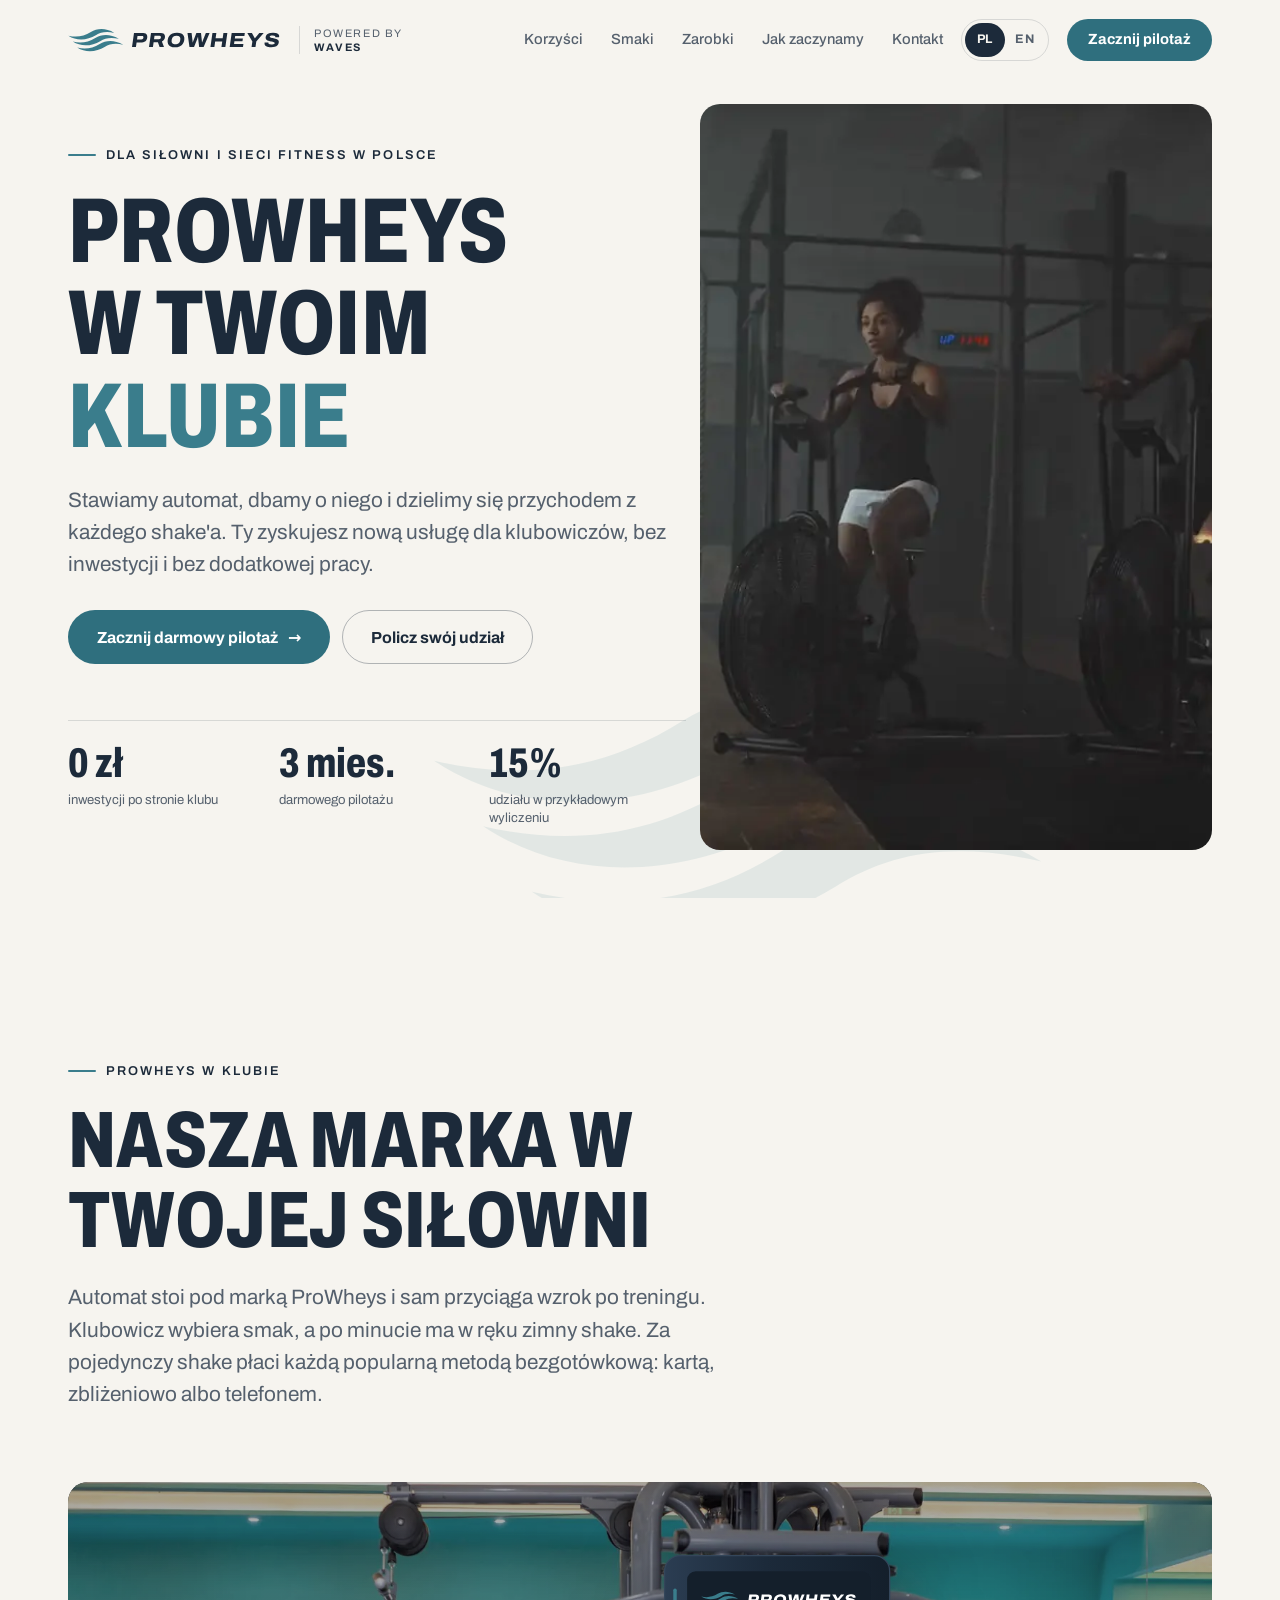
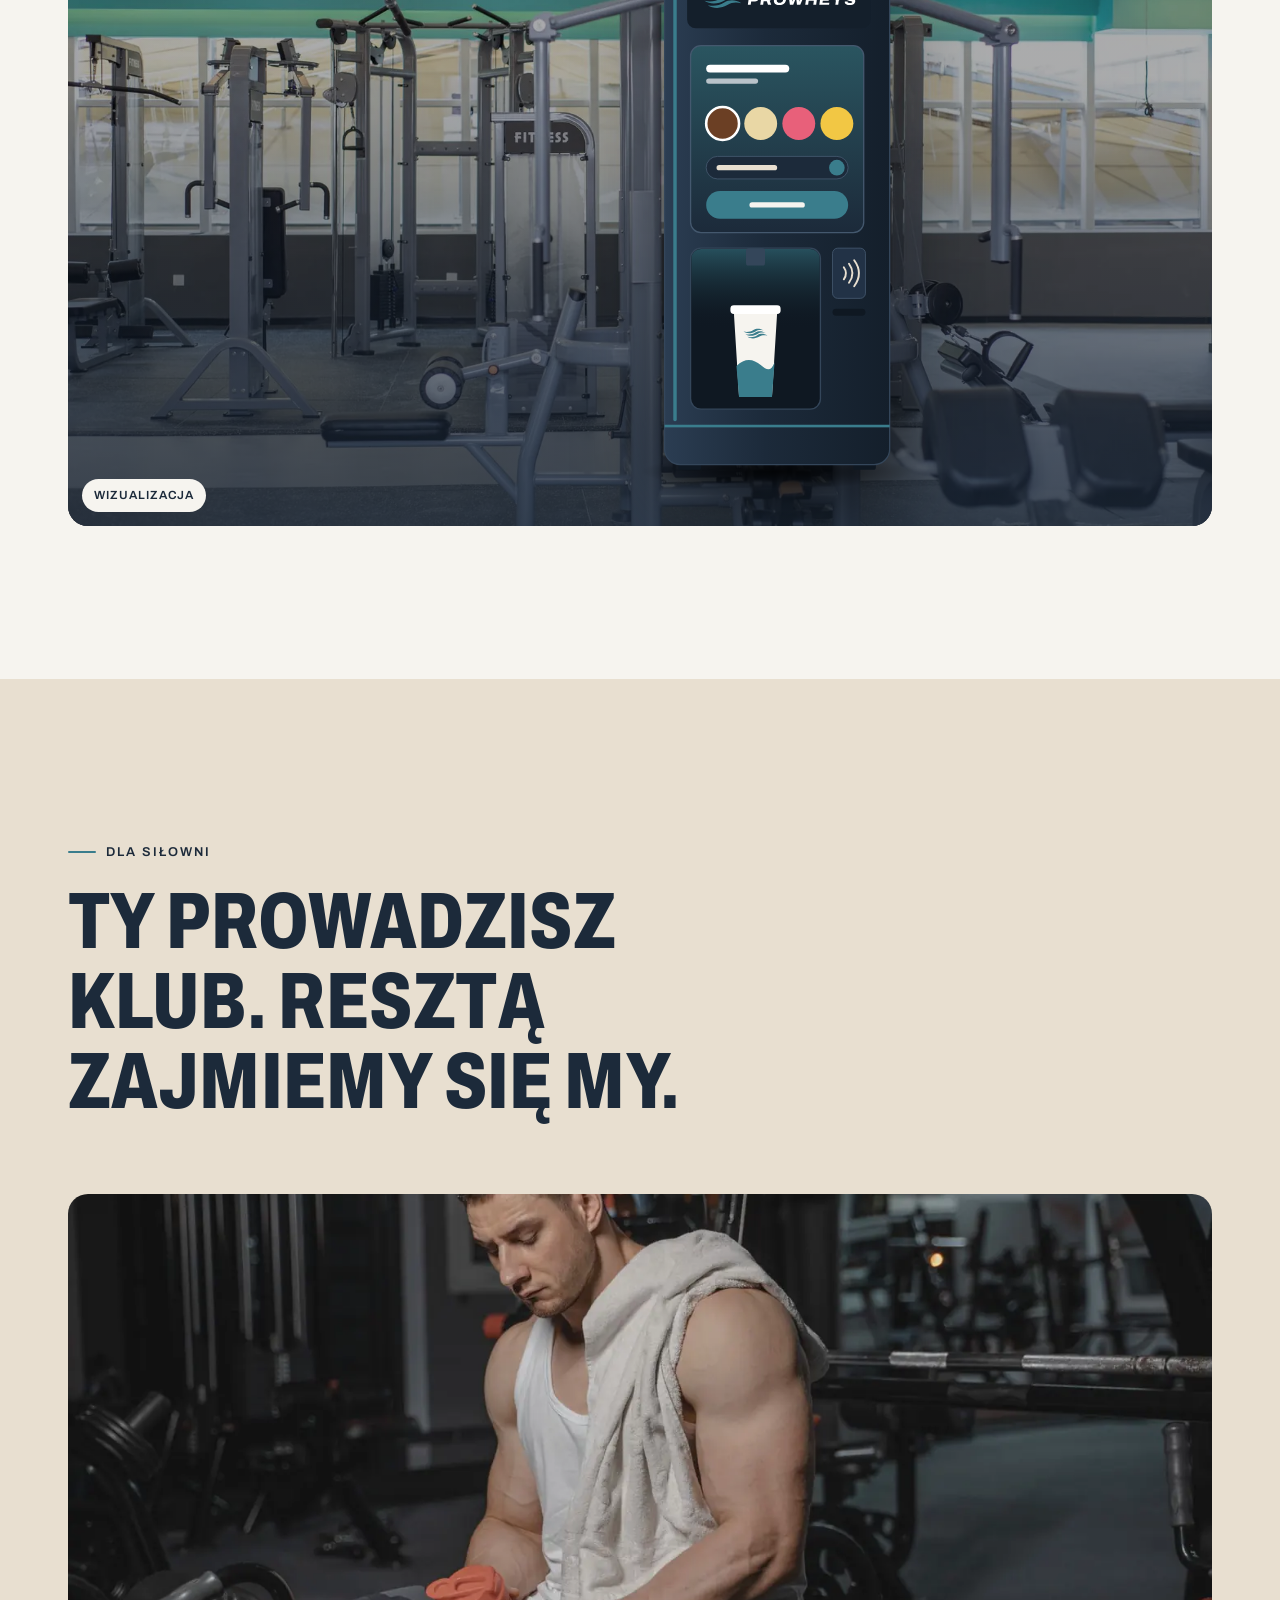
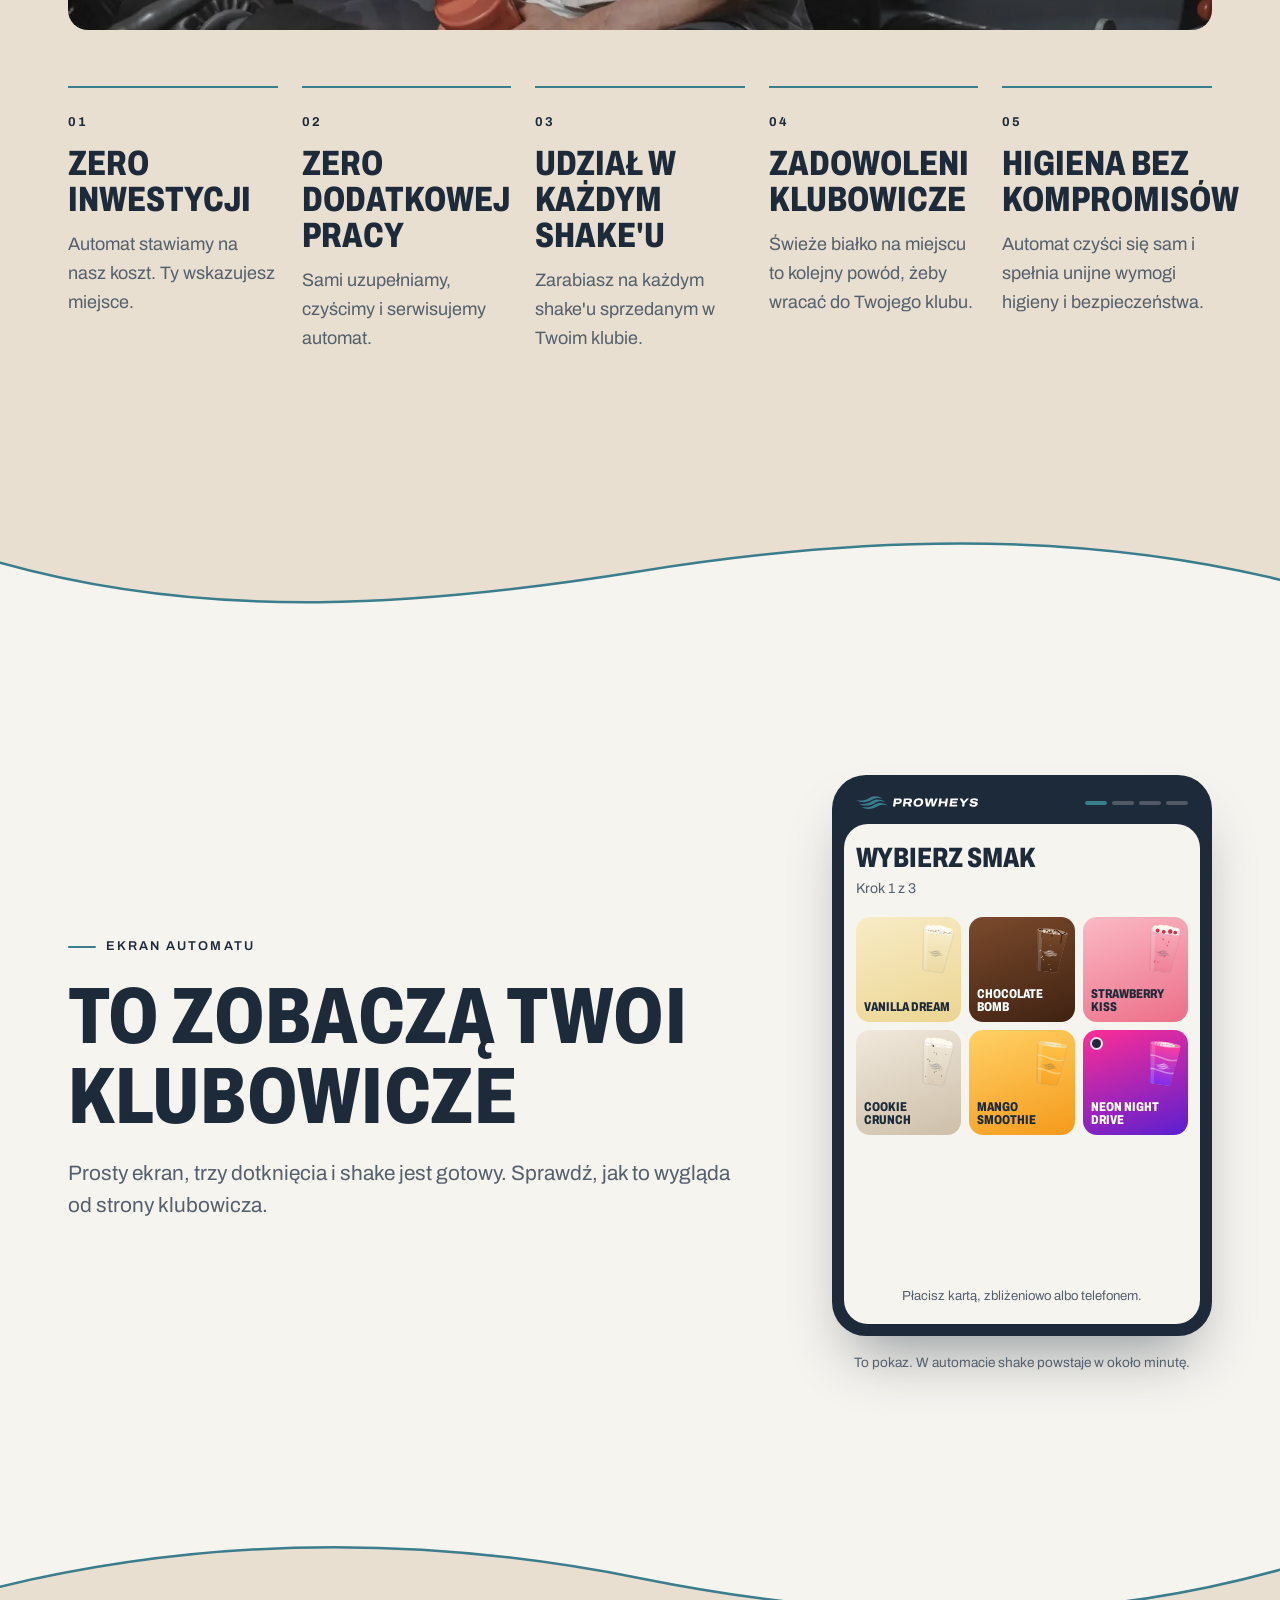
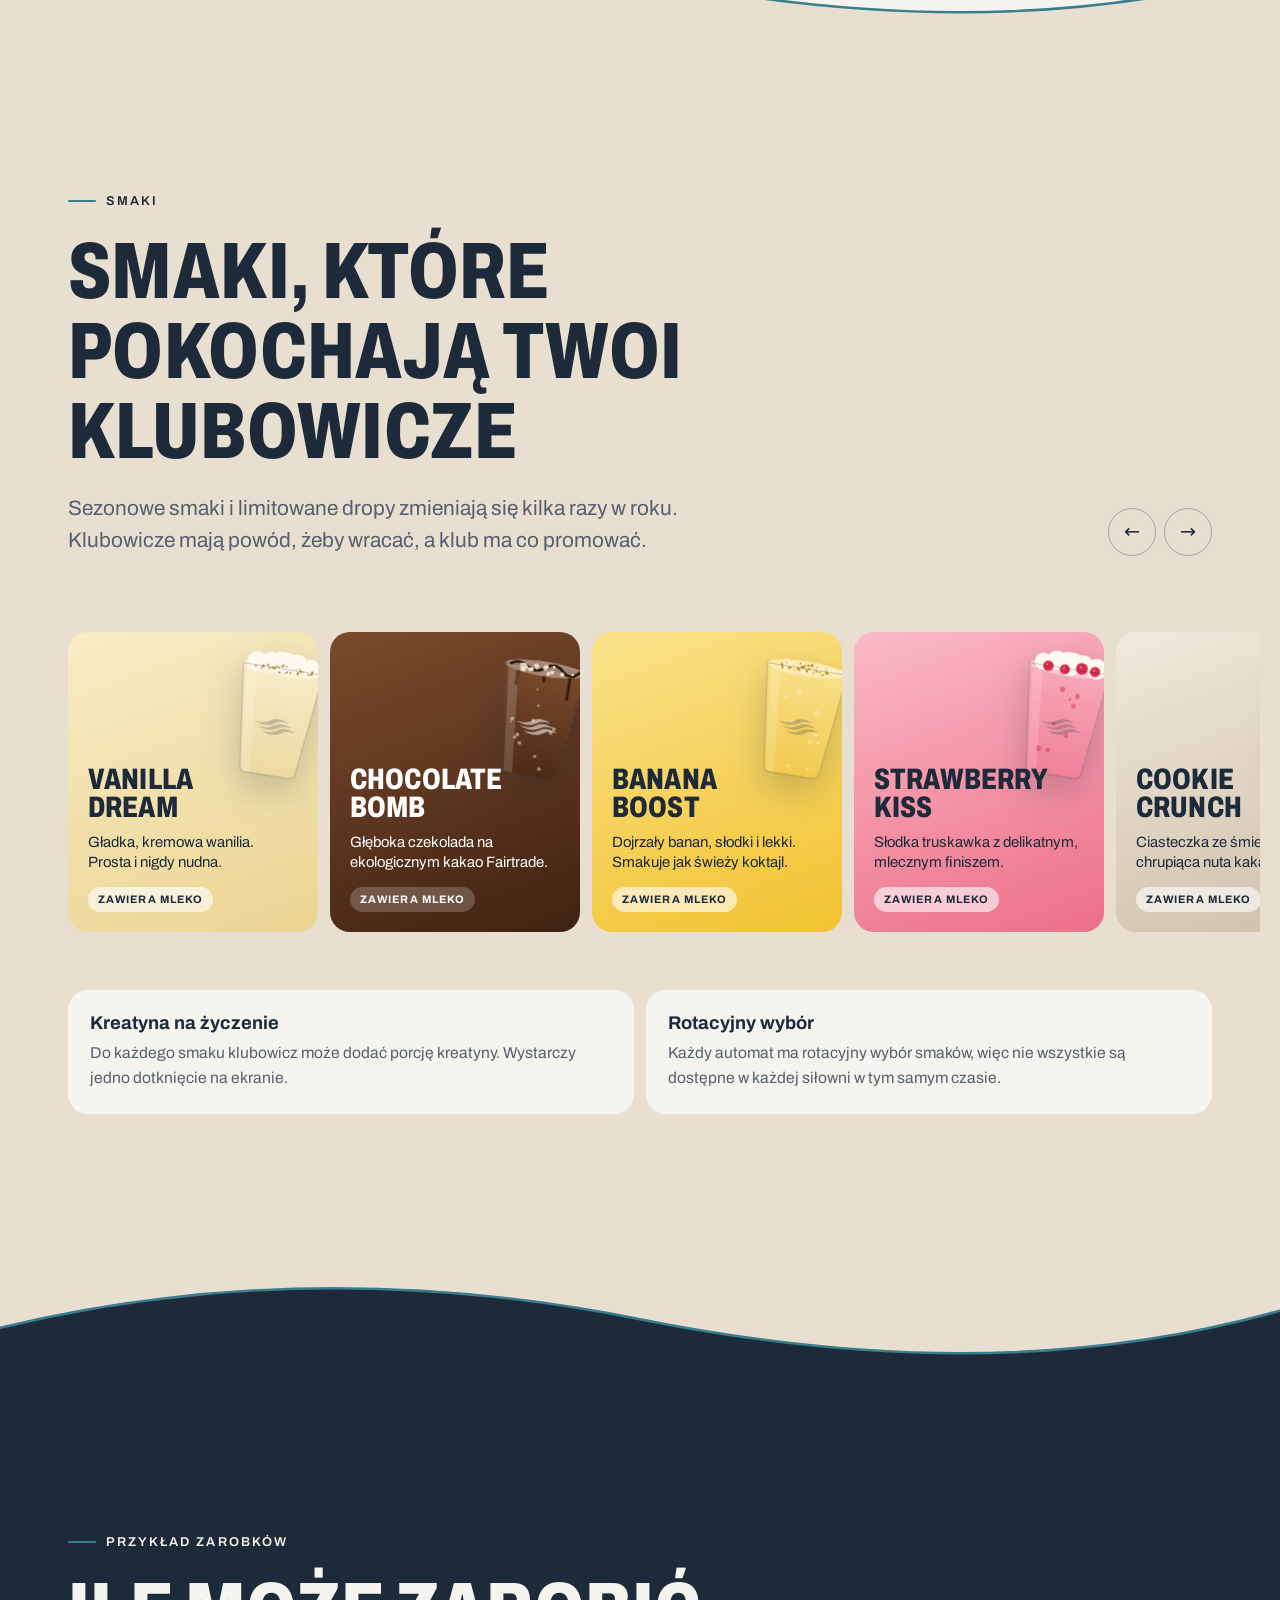
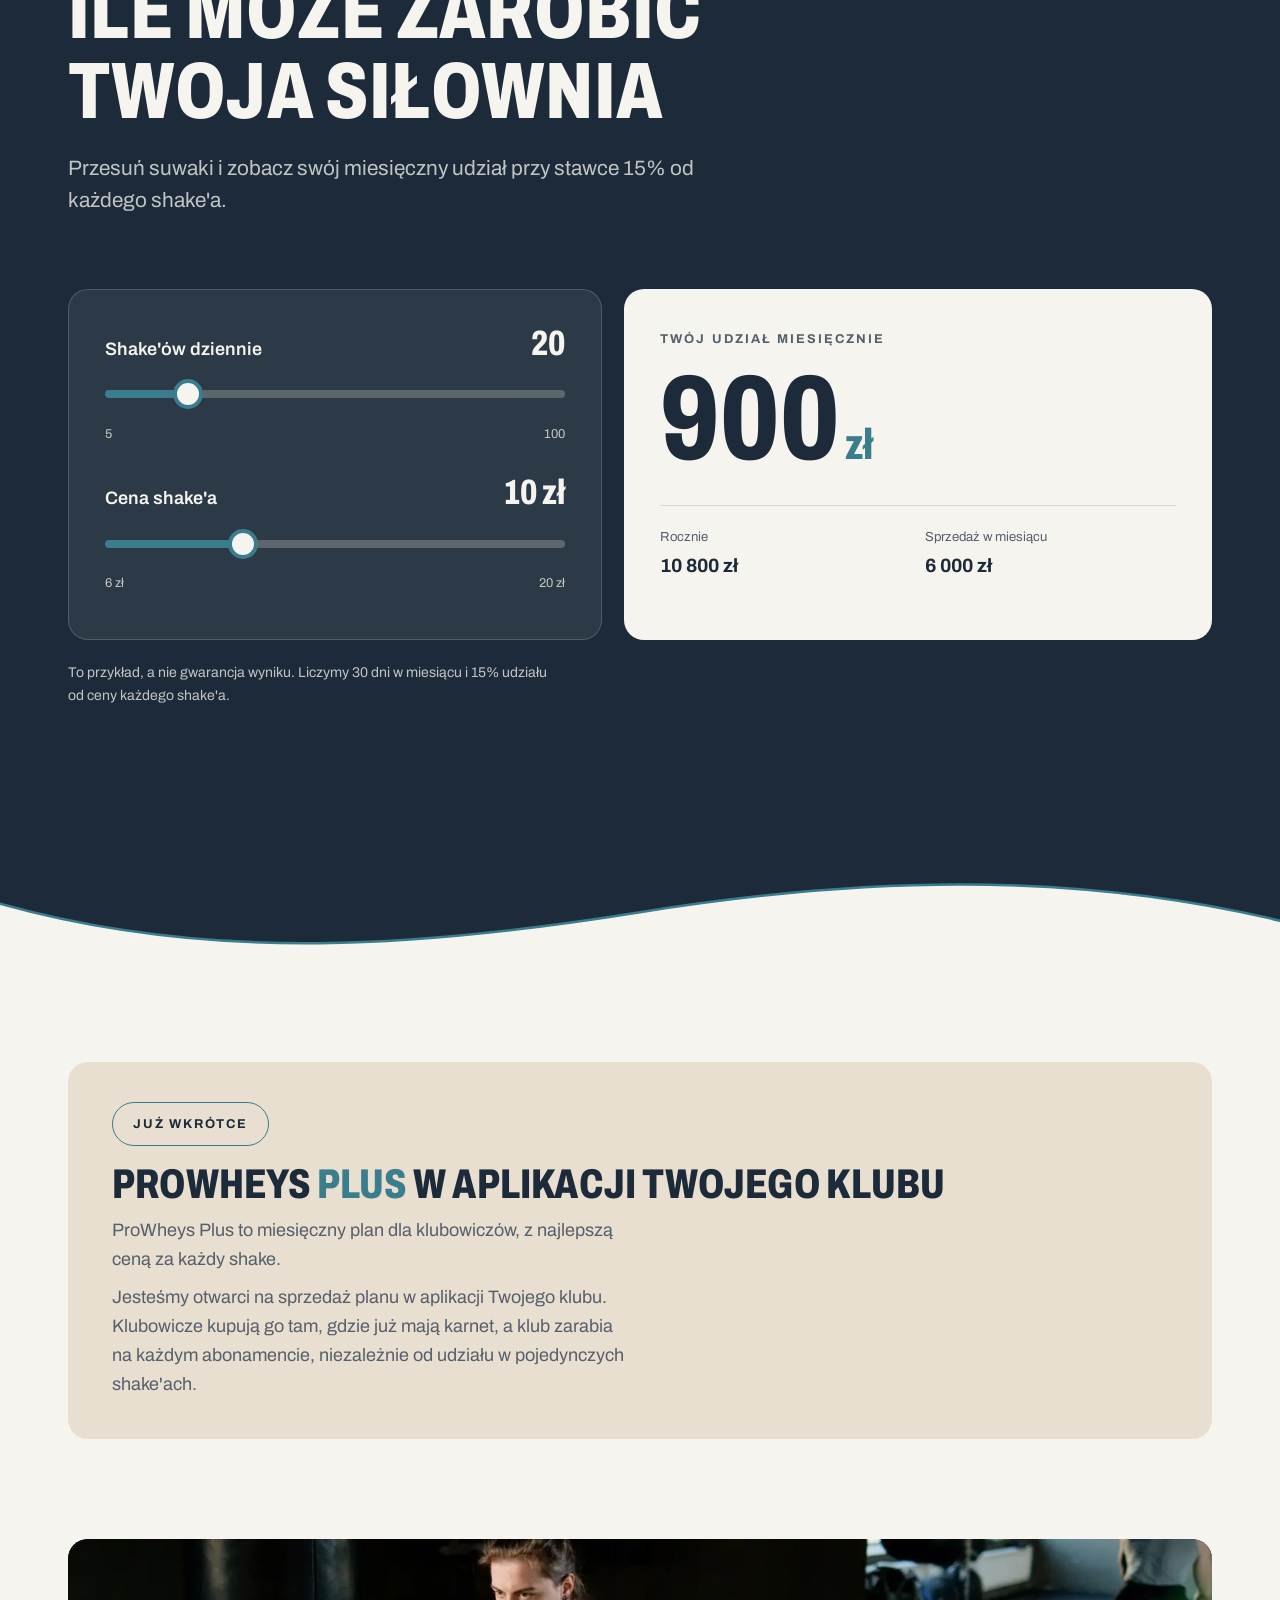
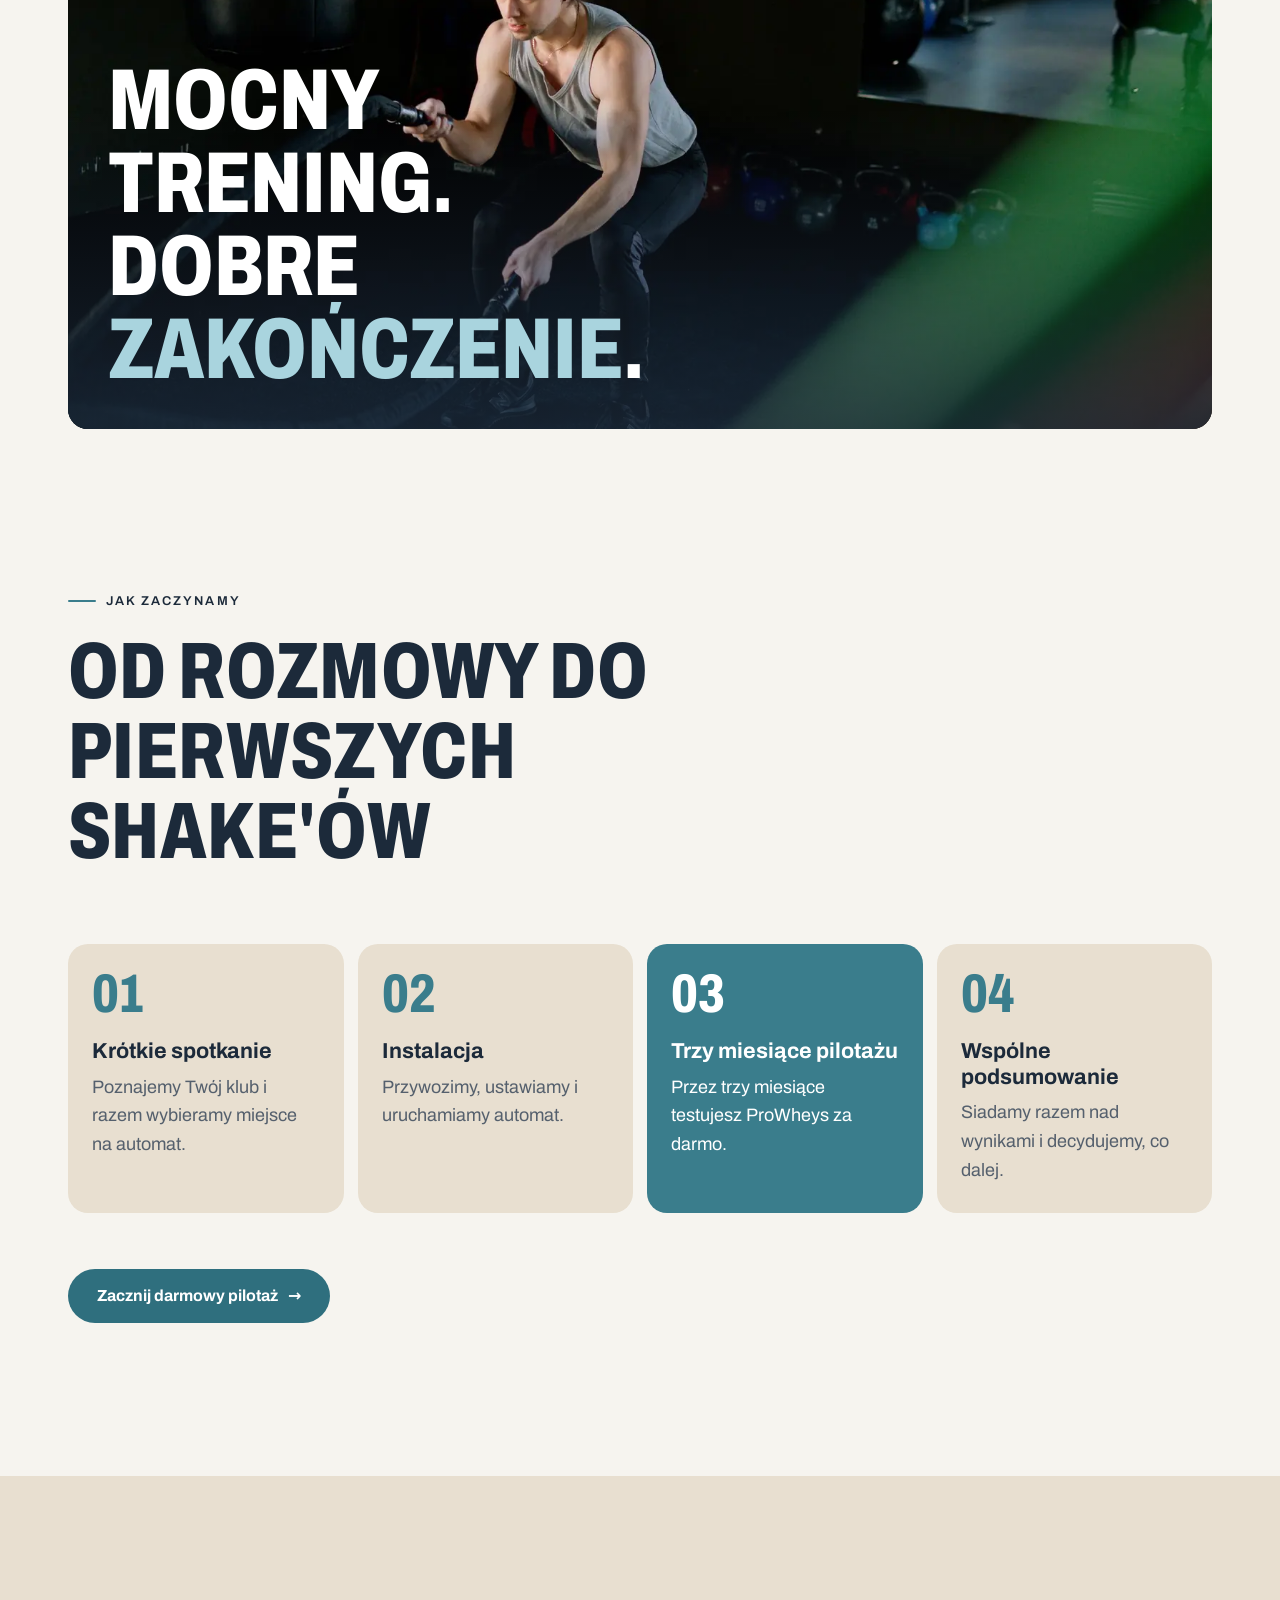
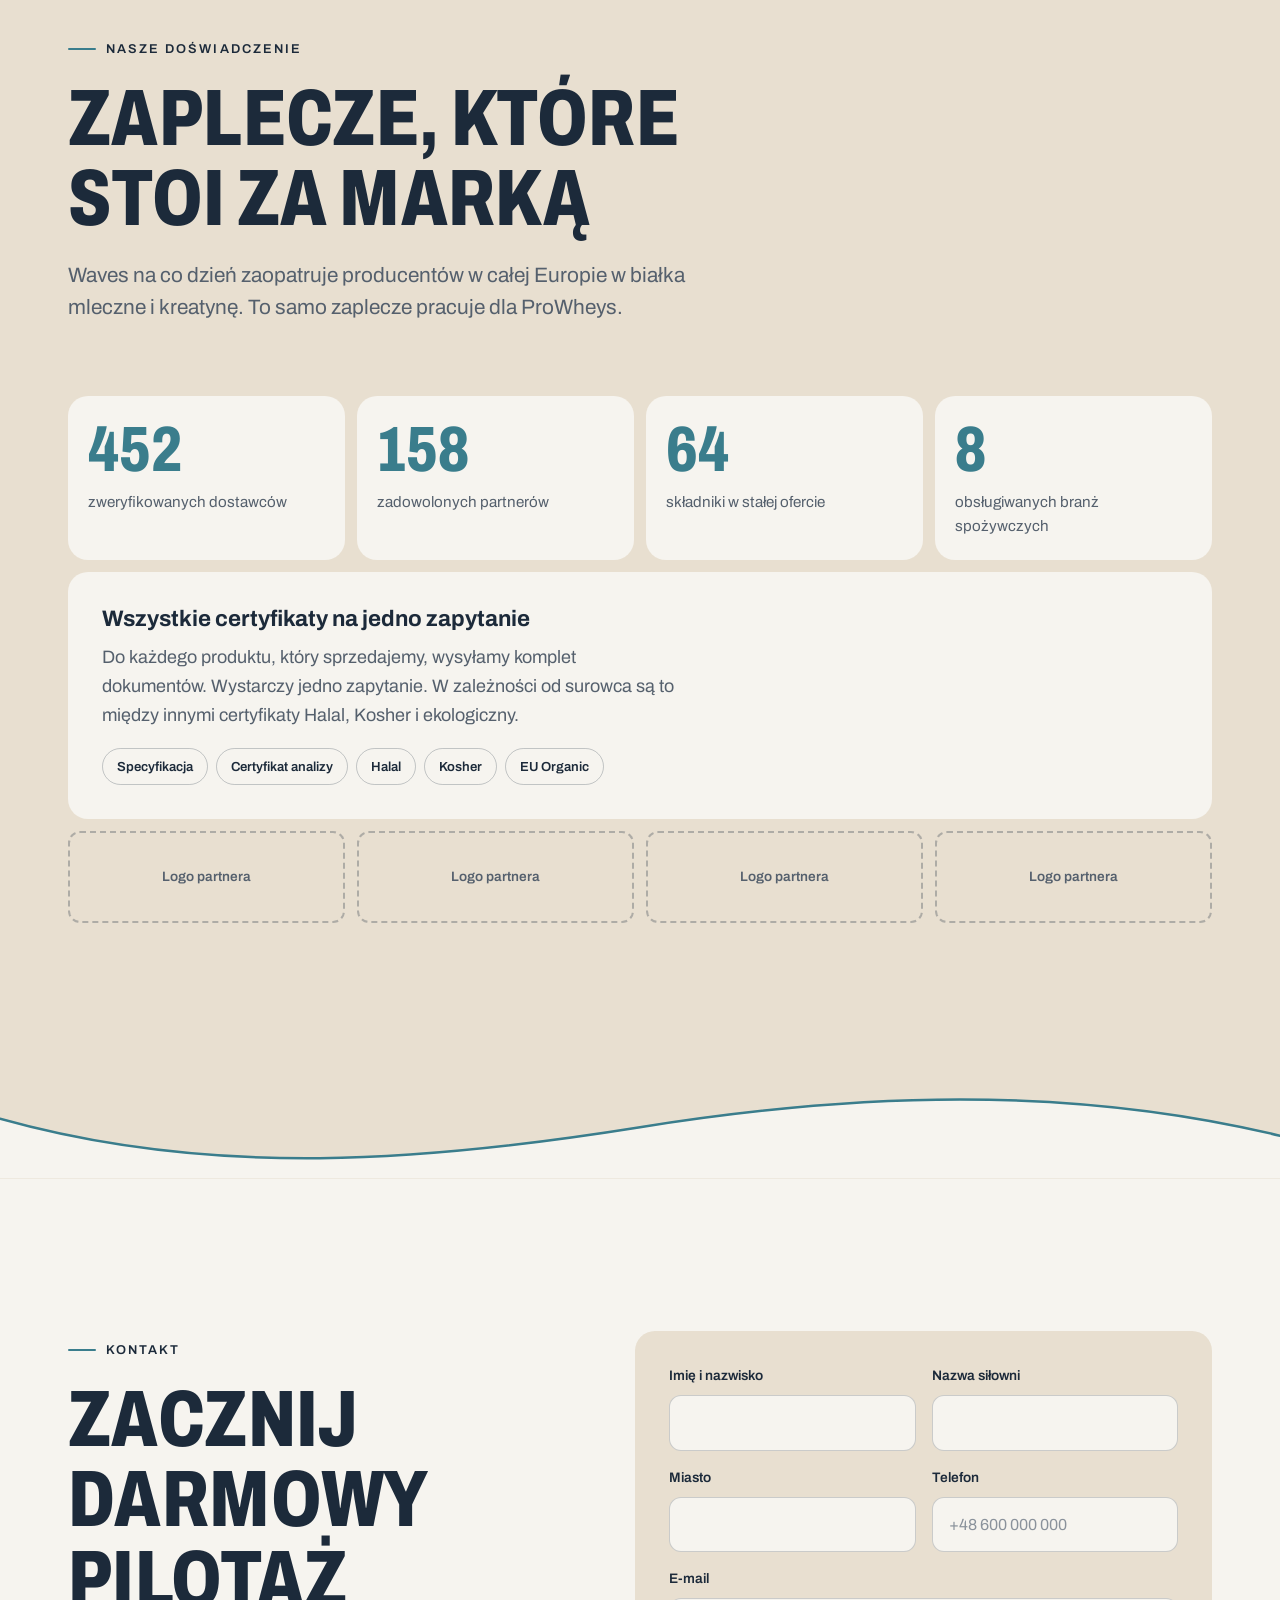
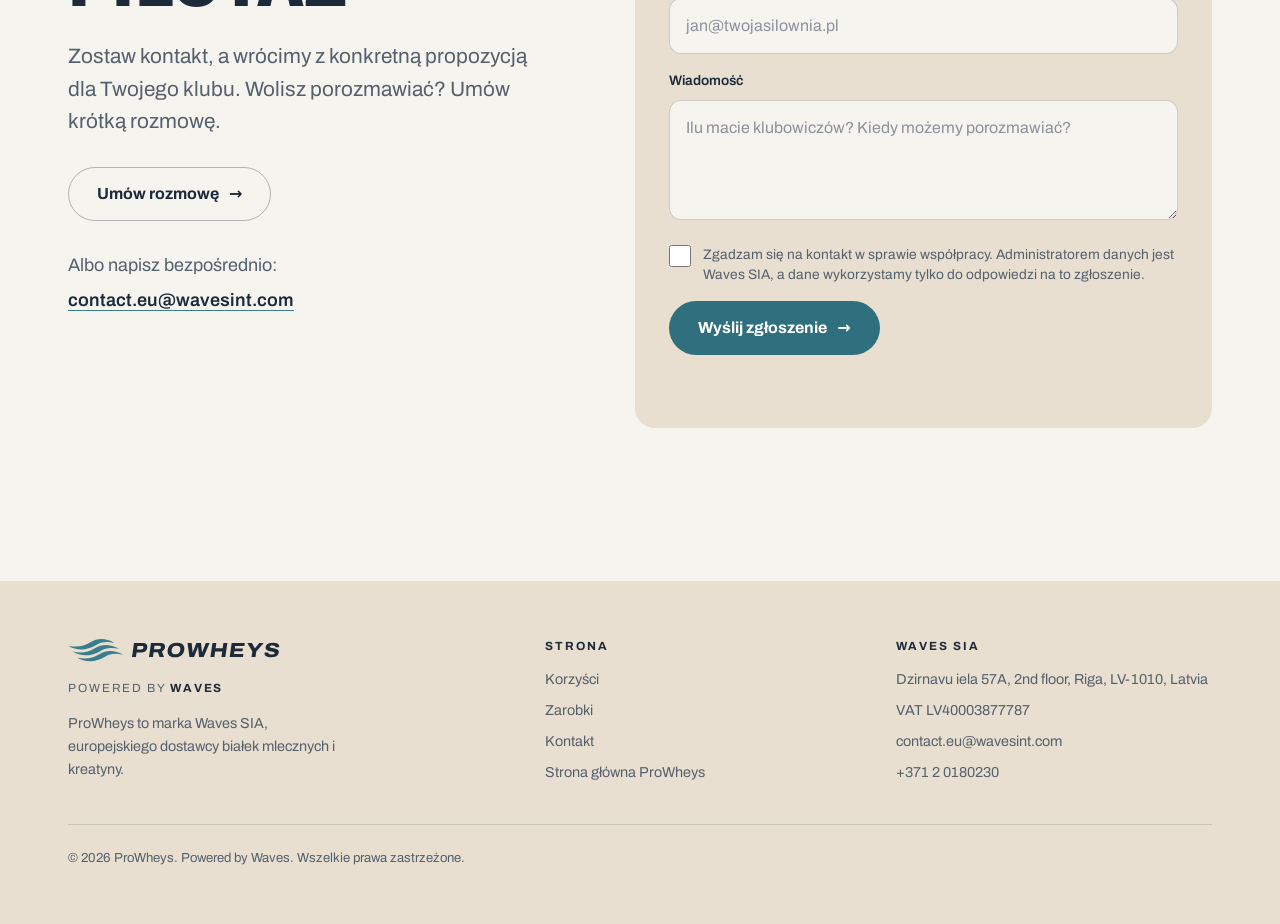
==== partnership/index.html @ af9ece95 "Rebrand ProWave to ProWheys" ====
<!doctype html>
<html lang="pl">
<head>
  <meta charset="utf-8">
  <meta name="viewport" content="width=device-width, initial-scale=1, viewport-fit=cover">
  <title data-i18n="meta.titlePartner">ProWheys dla siłowni. Świeże białko w Twoim klubie</title>
  <meta name="description" content="ProWheys dla siłowni i sieci fitness. Automat ze świeżym białkiem bez inwestycji i bez dodatkowej pracy, z udziałem w każdym shake'u. Zacznij darmowy pilotaż." data-i18n-attr="content:meta.descriptionPartner">
  <meta name="theme-color" content="#f6f4ef">
  <meta property="og:type" content="website">
  <meta property="og:title" content="ProWheys dla siłowni. Świeże białko w Twoim klubie">
  <meta property="og:description" content="ProWheys dla siłowni i sieci fitness. Automat ze świeżym białkiem bez inwestycji i bez dodatkowej pracy, z udziałem w każdym shake'u. Zacznij darmowy pilotaż.">
  <meta property="og:image" content="../images/og.jpg">
  <link rel="icon" href="../assets/favicon.svg" type="image/svg+xml">
  <link rel="alternate icon" href="../assets/favicon.ico" sizes="any">
  <link rel="apple-touch-icon" href="../assets/apple-touch-icon.png">
  <link rel="preload" href="../fonts/archivo-latin.woff2" as="font" type="font/woff2" crossorigin>
  <link rel="preload" href="../fonts/archivo-latin-ext.woff2" as="font" type="font/woff2" crossorigin>
  <link rel="preload" href="../images/gym-poster.webp" as="image" type="image/webp">
  <link rel="stylesheet" href="../css/styles.css">
  <link rel="stylesheet" href="../css/flavours.css">
  <script>document.documentElement.classList.add('js');</script>
</head>
<body>

<header class="site-header" id="header">
  <div class="container header-inner">
    <a class="brand" href="../" aria-label="ProWheys"><img src="../assets/logo-dark.svg" alt="ProWheys" width="213" height="26"></a>
    <span class="powered">Powered by <strong>Waves</strong></span>
    <nav class="nav" aria-label="Główna nawigacja" data-i18n-attr="aria-label:nav.label">
      <a href="#korzysci" data-i18n="pnav.why">Korzyści</a>
      <a href="#smaki" data-i18n="nav.flavours">Smaki</a>
      <a href="#kalkulator" data-i18n="nav.calc">Zarobki</a>
      <a href="#start" data-i18n="pnav.start">Jak zaczynamy</a>
      <a href="#kontakt" data-i18n="nav.contact">Kontakt</a>
    </nav>
    <div class="lang" role="group" aria-label="Język / Language">
      <button type="button" data-lang="pl" aria-pressed="true">PL</button>
      <button type="button" data-lang="en" aria-pressed="false">EN</button>
    </div>
    <a class="btn btn-primary btn-sm header-cta" href="#kontakt" data-i18n="cta.pilotShort">Zacznij pilotaż</a>
  </div>
</header>

<main id="top">

  <!-- HERO -->
  <section class="hero hero--partner">
    <!-- SWAP: hero video. Replace video/gym.mp4 (a busy gym, no sound, under 3 MB) and its still image images/gym-poster.webp
         with footage from a partner club, ideally with the ProWheys machine in the frame. -->
    <div class="hero-media media">
      <img src="../images/gym-poster.webp" alt="Dwie osoby trenują na rowerkach powietrznych w siłowni" data-i18n-attr="alt:phero.alt" width="1280" height="720" fetchpriority="high" decoding="async">
      <video muted loop playsinline preload="none" data-src="../video/gym.mp4" aria-hidden="true" tabindex="-1"></video>
    </div>
    <svg class="hero-waves" viewBox="0 0 123 57" aria-hidden="true">
      <g fill="currentColor" transform="translate(4 1) skewX(-10)">
        <path d="M0 18 C18 22 34 20 48 10 C60 2 78 0 100 12 C82 8 70 10 60 17 C44 28 20 30 0 18 Z"/>
        <path d="M12 31 C30 35 46 33 60 23 C72 15 90 13 112 25 C94 21 82 23 72 30 C56 41 32 43 12 31 Z"/>
        <path d="M24 44 C42 48 58 46 72 36 C84 28 102 26 124 38 C106 34 94 36 84 43 C68 54 44 56 24 44 Z"/>
      </g>
    </svg>
    <div class="container hero-inner">
      <p class="eyebrow reveal" data-i18n="phero.eyebrow">Dla siłowni i sieci fitness w Polsce</p>
      <h1 class="reveal" style="--i:1" data-i18n="phero.title">ProWheys<br>w Twoim <span class="accent">klubie</span></h1>
      <p class="lead reveal" style="--i:2" data-i18n="phero.lead">Stawiamy automat, dbamy o niego i dzielimy się przychodem z każdego shake'a. Ty zyskujesz nową usługę dla klubowiczów, bez inwestycji i bez dodatkowej pracy.</p>
      <div class="actions reveal" style="--i:3">
        <a class="btn btn-primary" href="#kontakt"><span data-i18n="cta.pilot">Zacznij darmowy pilotaż</span> <span class="arrow" aria-hidden="true">→</span></a>
        <a class="btn btn-ghost" href="#kalkulator" data-i18n="cta.calc">Policz swój udział</a>
      </div>
      <ul class="hero-facts reveal" style="--i:4">
        <li><strong>0 zł</strong><span data-i18n="phero.fact1">inwestycji po stronie klubu</span></li>
        <li><strong data-i18n="phero.fact2v">3 mies.</strong><span data-i18n="phero.fact2">darmowego pilotażu</span></li>
        <li><strong>15%</strong><span data-i18n="phero.fact3">udziału w przykładowym wyliczeniu</span></li>
      </ul>
    </div>
  </section>

  <!-- THE MACHINE IN A GYM -->
  <section class="section" id="automat">
    <div class="container">
      <div class="section-head">
        <p class="eyebrow reveal" data-i18n="pscene.eyebrow">ProWheys w klubie</p>
        <h2 class="reveal" style="--i:1" data-i18n="pscene.title">Nasza marka w Twojej siłowni</h2>
        <p class="lead reveal" style="--i:2" data-i18n="pscene.lead">Automat stoi pod marką ProWheys i sam przyciąga wzrok po treningu. Klubowicz wybiera smak, a po minucie ma w ręku zimny shake. Za pojedynczy shake płaci każdą popularną metodą bezgotówkową: kartą, zbliżeniowo albo telefonem.</p>
      </div>
      <!-- SWAP: MACHINE SCENE. A drawing of the machine (assets/machine.svg) placed over a gym photo (images/scene-club.webp).
           When you have a real photo of your machine in a gym, replace both images below with that one photo. -->
      <figure class="scene reveal">
        <img class="scene-bg" src="../images/scene-club.webp" alt="" width="1600" height="1068" loading="lazy" decoding="async">
        <img class="scene-machine" src="../assets/machine.svg" alt="Automat ProWheys w siłowni" data-i18n-attr="alt:scene.alt" width="320" height="640" loading="lazy">
        <figcaption data-i18n="scene.caption">Wizualizacja</figcaption>
      </figure>
    </div>
  </section>

  <!-- WHY GYMS PARTNER WITH US -->
  <section class="section section--sand" id="korzysci">
    <div class="container">
      <div class="section-head">
        <p class="eyebrow reveal" data-i18n="why.eyebrow">Dla siłowni</p>
        <h2 class="reveal" style="--i:1" data-i18n="why.title">Ty prowadzisz klub. Resztą zajmiemy się my.</h2>
      </div>
      <!-- SWAP: images/after-training.webp. A member with a shake after training, landscape, about 1400 px wide. -->
      <div class="photo why-photo reveal">
        <img src="../images/after-training.webp" alt="Mężczyzna z shakerem odpoczywa po treningu w siłowni" data-i18n-attr="alt:why.alt" width="1400" height="933" loading="lazy" decoding="async">
      </div>
      <ul class="why-grid">
        <li class="why-card reveal"><p class="n">01</p><h3 data-i18n="why.c1t">Zero inwestycji</h3><p data-i18n="why.c1p">Automat stawiamy na nasz koszt. Ty wskazujesz miejsce.</p></li>
        <li class="why-card reveal" style="--i:1"><p class="n">02</p><h3 data-i18n="why.c2t">Zero dodatkowej pracy</h3><p data-i18n="why.c2p">Sami uzupełniamy, czyścimy i serwisujemy automat.</p></li>
        <li class="why-card reveal" style="--i:2"><p class="n">03</p><h3 data-i18n="why.c3t">Udział w każdym shake'u</h3><p data-i18n="why.c3p">Zarabiasz na każdym shake'u sprzedanym w Twoim klubie.</p></li>
        <li class="why-card reveal" style="--i:3"><p class="n">04</p><h3 data-i18n="why.c4t">Zadowoleni klubowicze</h3><p data-i18n="why.c4p">Świeże białko na miejscu to kolejny powód, żeby wracać do Twojego klubu.</p></li>
        <li class="why-card reveal" style="--i:4"><p class="n">05</p><h3 data-i18n="why.c5t">Higiena bez kompromisów</h3><p data-i18n="why.c5p">Automat czyści się sam i spełnia unijne wymogi higieny i bezpieczeństwa.</p></li>
      </ul>
    </div>
  </section>

  <div class="divider" style="--from:#e8dfd0;--to:#f6f4ef">
    <svg viewBox="0 0 1440 120" preserveAspectRatio="none" aria-hidden="true"><path class="fill" d="M0 50 C240 120 480 100 720 60 S1200 10 1440 70 V120 H0 Z"/><path class="stroke" d="M0 50 C240 120 480 100 720 60 S1200 10 1440 70"/></svg>
  </div>

  <!-- THE MACHINE SCREEN, smaller version. Drawn by js/demo.js -->
  <section class="section" id="demo">
    <div class="container demo-grid demo-grid--compact">
      <div class="demo-copy">
        <p class="eyebrow reveal" data-i18n="demo.eyebrow">Ekran automatu</p>
        <h2 class="reveal" style="--i:1" data-i18n="pdemo.title">To zobaczą Twoi klubowicze</h2>
        <p class="lead reveal" style="--i:2" data-i18n="pdemo.lead">Prosty ekran, trzy dotknięcia i shake jest gotowy. Sprawdź, jak to wygląda od strony klubowicza.</p>
      </div>
      <div class="kiosk kiosk--compact reveal" data-demo data-flavours="vanilla-dream,chocolate-bomb,strawberry-kiss,cookie-crunch,mango-smoothie,neon-night-drive">
        <div class="kiosk-frame">
          <div class="kiosk-bar">
            <img src="../assets/logo.svg" alt="ProWheys" width="123" height="15" loading="lazy">
            <ol class="kiosk-dots" aria-hidden="true"><li></li><li></li><li></li><li></li></ol>
          </div>
          <div class="kiosk-screen" role="group"><noscript>Ten pokaz działa po włączeniu JavaScript.</noscript></div>
        </div>
        <p class="kiosk-caption" data-i18n="demo.caption">To pokaz. W automacie shake powstaje w około minutę.</p>
      </div>
    </div>
  </section>

  <div class="divider" style="--from:#f6f4ef;--to:#e8dfd0">
    <svg viewBox="0 0 1440 120" preserveAspectRatio="none" aria-hidden="true"><path class="fill" d="M0 70 C240 10 480 10 720 60 S1200 120 1440 50 V120 H0 Z"/><path class="stroke" d="M0 70 C240 10 480 10 720 60 S1200 120 1440 50"/></svg>
  </div>

  <!-- FLAVOURS, shorter version. The cards are drawn from the list in js/flavours.js -->
  <section class="section section--sand" id="smaki">
    <div class="container">
      <div class="section-head rail-head">
        <div>
          <p class="eyebrow reveal" data-i18n="flav.eyebrow">Smaki</p>
          <h2 class="reveal" style="--i:1" data-i18n="pflav.title">Smaki, które pokochają Twoi klubowicze</h2>
          <p class="lead reveal" style="--i:2" data-i18n="pflav.lead">Sezonowe smaki i limitowane dropy zmieniają się kilka razy w roku. Klubowicze mają powód, żeby wracać, a klub ma co promować.</p>
        </div>
        <div class="rail-nav">
          <button type="button" data-rail="previous" aria-label="Poprzednie smaki"><span aria-hidden="true">←</span></button>
          <button type="button" data-rail="next" aria-label="Następne smaki"><span aria-hidden="true">→</span></button>
        </div>
      </div>
      <div data-flavour-list="rail">
        <noscript><p>Vanilla Dream, Chocolate Bomb, Banana Boost, Strawberry Kiss, Cookie Crunch, Brownie Bliss, Pistachio Power, Cheesecake Heaven, Salted Caramel Crush, White Choc Cloud, Tiramisu Love, Peanut Butter Punch, Marshmallow Party, Mango Smoothie, Berry Banana Blast, Coco Choco Beach, Cappuccino Kick, Gingerbread Cookie, Cinnamon Roll, Pumpkin Spice Pie, Tropical Sunset, Neon Night Drive, Football Fever, Festival Lemonade.</p></noscript>
      </div>
      <div class="fnotes reveal">
        <div class="fnote"><h3 data-i18n="flav.n1t">Kreatyna na życzenie</h3><p data-i18n="pflav.n1p">Do każdego smaku klubowicz może dodać porcję kreatyny. Wystarczy jedno dotknięcie na ekranie.</p></div>
        <div class="fnote"><h3 data-i18n="flav.n2t">Rotacyjny wybór</h3><p data-i18n="flav.n2p">Każdy automat ma rotacyjny wybór smaków, więc nie wszystkie są dostępne w każdej siłowni w tym samym czasie.</p></div>
      </div>
    </div>
  </section>

  <div class="divider" style="--from:#e8dfd0;--to:#1c2a3a">
    <svg viewBox="0 0 1440 120" preserveAspectRatio="none" aria-hidden="true"><path class="fill" d="M0 70 C240 10 480 10 720 60 S1200 120 1440 50 V120 H0 Z"/><path class="stroke" d="M0 70 C240 10 480 10 720 60 S1200 120 1440 50"/></svg>
  </div>

  <!-- EARNINGS CALCULATOR -->
  <section class="section section--navy" id="kalkulator">
    <div class="container">
      <div class="section-head">
        <p class="eyebrow reveal" data-i18n="calc.eyebrow">Przykład zarobków</p>
        <h2 class="reveal" style="--i:1" data-i18n="calc.title">Ile może zarobić Twoja siłownia</h2>
        <p class="lead reveal" style="--i:2" data-i18n="calc.lead">Przesuń suwaki i zobacz swój miesięczny udział przy stawce 15% od każdego shake'a.</p>
      </div>
      <div class="calc reveal">
        <div class="calc-controls">
          <div class="field-range">
            <label for="shakes"><span data-i18n="calc.shakes">Shake'ów dziennie</span><output id="shakesOut" for="shakes">20</output></label>
            <input type="range" id="shakes" min="5" max="100" step="1" value="20">
            <div class="range-scale" aria-hidden="true"><span>5</span><span>100</span></div>
          </div>
          <div class="field-range">
            <label for="price"><span data-i18n="calc.price">Cena shake'a</span><output id="priceOut" for="price">10 zł</output></label>
            <input type="range" id="price" min="6" max="20" step="0.5" value="10">
            <div class="range-scale" aria-hidden="true"><span>6 zł</span><span>20 zł</span></div>
          </div>
        </div>
        <div class="calc-result" aria-live="polite">
          <p class="calc-label" data-i18n="calc.result">Twój udział miesięcznie</p>
          <p class="calc-number"><span id="monthly">900</span><small>zł</small></p>
          <dl class="calc-sub">
            <div><dt data-i18n="calc.yearly">Rocznie</dt><dd><span id="yearly">10 800</span> zł</dd></div>
            <div><dt data-i18n="calc.sales">Sprzedaż w miesiącu</dt><dd><span id="sales">6 000</span> zł</dd></div>
          </dl>
        </div>
      </div>
      <p class="calc-note reveal" data-i18n="calc.note">To przykład, a nie gwarancja wyniku. Liczymy 30 dni w miesiącu i 15% udziału od ceny każdego shake'a.</p>
    </div>
  </section>

  <div class="divider" style="--from:#1c2a3a;--to:#f6f4ef">
    <svg viewBox="0 0 1440 120" preserveAspectRatio="none" aria-hidden="true"><path class="fill" d="M0 50 C240 120 480 100 720 60 S1200 10 1440 70 V120 H0 Z"/><path class="stroke" d="M0 50 C240 120 480 100 720 60 S1200 10 1440 70"/></svg>
  </div>

  <!-- PROWHEYS PLUS THROUGH THE CLUB'S OWN APP: coming soon -->
  <section class="section section--tight" id="plus">
    <div class="container">
      <div class="teaser reveal">
        <div>
          <span class="badge-soon" data-i18n="plus.badge">Już wkrótce</span>
          <h2 data-i18n="pplus.title">ProWheys <span class="accent">Plus</span> w aplikacji Twojego klubu</h2>
          <p data-i18n="pplus.p1">ProWheys Plus to miesięczny plan dla klubowiczów, z najlepszą ceną za każdy shake.</p>
          <p data-i18n="pplus.p2">Jesteśmy otwarci na sprzedaż planu w aplikacji Twojego klubu. Klubowicze kupują go tam, gdzie już mają karnet, a klub zarabia na każdym abonamencie, niezależnie od udziału w pojedynczych shake'ach.</p>
        </div>
      </div>
    </div>
  </section>

  <!-- SWAP: images/ropes.webp. A big action photo from a gym, landscape, about 1600 px wide. -->
  <section class="band">
    <div class="container">
      <figure class="band-figure band-figure--ropes reveal">
        <img src="../images/ropes.webp" alt="Mężczyzna trenuje z linami w siłowni" data-i18n-attr="alt:pband.alt" width="1600" height="1067" loading="lazy" decoding="async">
        <figcaption data-i18n="pband.title">Mocny trening. Dobre <span>zakończenie</span>.</figcaption>
      </figure>
    </div>
  </section>

  <!-- HOW WE START -->
  <section class="section section--start" id="start">
    <div class="container">
      <div class="section-head">
        <p class="eyebrow reveal" data-i18n="start.eyebrow">Jak zaczynamy</p>
        <h2 class="reveal" style="--i:1" data-i18n="start.title">Od rozmowy do pierwszych shake'ów</h2>
      </div>
      <ol class="timeline">
        <li class="reveal"><p class="n" aria-hidden="true">01</p><h3 data-i18n="start.s1t">Krótkie spotkanie</h3><p data-i18n="start.s1p">Poznajemy Twój klub i razem wybieramy miejsce na automat.</p></li>
        <li class="reveal" style="--i:1"><p class="n" aria-hidden="true">02</p><h3 data-i18n="start.s2t">Instalacja</h3><p data-i18n="start.s2p">Przywozimy, ustawiamy i uruchamiamy automat.</p></li>
        <li class="reveal is-key" style="--i:2"><p class="n" aria-hidden="true">03</p><h3 data-i18n="start.s3t">Trzy miesiące pilotażu</h3><p data-i18n="start.s3p">Przez trzy miesiące testujesz ProWheys za darmo.</p></li>
        <li class="reveal" style="--i:3"><p class="n" aria-hidden="true">04</p><h3 data-i18n="start.s4t">Wspólne podsumowanie</h3><p data-i18n="start.s4p">Siadamy razem nad wynikami i decydujemy, co dalej.</p></li>
      </ol>
      <div class="actions start-cta reveal">
        <a class="btn btn-primary" href="#kontakt"><span data-i18n="cta.pilot">Zacznij darmowy pilotaż</span> <span class="arrow" aria-hidden="true">→</span></a>
      </div>
    </div>
  </section>

  <!-- OUR EXPERIENCE. The partner logo slots are still placeholders. -->
  <section class="section section--sand" id="doswiadczenie">
    <div class="container">
      <div class="section-head">
        <p class="eyebrow reveal" data-i18n="exp.eyebrow">Nasze doświadczenie</p>
        <h2 class="reveal" style="--i:1" data-i18n="exp.title">Zaplecze, które stoi za marką</h2>
        <p class="lead reveal" style="--i:2" data-i18n="exp.lead">Waves na co dzień zaopatruje producentów w całej Europie w białka mleczne i kreatynę. To samo zaplecze pracuje dla ProWheys.</p>
      </div>
      <!-- WAVES FACTS: numbers taken from wavesint.com. Update them when the Waves site changes. -->
      <ul class="stats reveal">
        <li class="stat"><strong>452</strong><span data-i18n="exp.s2">zweryfikowanych dostawców</span></li>
        <li class="stat"><strong>158</strong><span data-i18n="exp.s3">zadowolonych partnerów</span></li>
        <li class="stat"><strong>64</strong><span data-i18n="exp.s4">składniki w stałej ofercie</span></li>
        <li class="stat"><strong>8</strong><span data-i18n="exp.s5">obsługiwanych branż spożywczych</span></li>
      </ul>
      <div class="proof proof--card reveal">
        <div class="docs">
          <h3 data-i18n="docs.title">Wszystkie certyfikaty na jedno zapytanie</h3>
          <p data-i18n="docs.p">Do każdego produktu, który sprzedajemy, wysyłamy komplet dokumentów. Wystarczy jedno zapytanie. W zależności od surowca są to między innymi certyfikaty Halal, Kosher i ekologiczny.</p>
          <ul class="chips">
            <li data-i18n="docs.c1">Specyfikacja</li>
            <li data-i18n="docs.c2">Certyfikat analizy</li>
            <li>Halal</li>
            <li>Kosher</li>
            <li>EU Organic</li>
          </ul>
        </div>
      </div>
      <ul class="logos reveal">
        <li class="logo-slot" data-i18n="exp.logo">Logo partnera</li>
        <li class="logo-slot" data-i18n="exp.logo">Logo partnera</li>
        <li class="logo-slot" data-i18n="exp.logo">Logo partnera</li>
        <li class="logo-slot" data-i18n="exp.logo">Logo partnera</li>
      </ul>
    </div>
  </section>

  <div class="divider" style="--from:#e8dfd0;--to:#f6f4ef">
    <svg viewBox="0 0 1440 120" preserveAspectRatio="none" aria-hidden="true"><path class="fill" d="M0 50 C240 120 480 100 720 60 S1200 10 1440 70 V120 H0 Z"/><path class="stroke" d="M0 50 C240 120 480 100 720 60 S1200 10 1440 70"/></svg>
  </div>

  <!-- CONTACT -->
  <section class="section" id="kontakt">
    <div class="container contact-grid">
      <div class="contact-aside">
        <p class="eyebrow reveal" data-i18n="contact.eyebrow">Kontakt</p>
        <h2 class="reveal" style="--i:1" data-i18n="contact.title">Zacznij darmowy pilotaż</h2>
        <p class="lead reveal" style="--i:2" data-i18n="contact.lead">Zostaw kontakt, a wrócimy z konkretną propozycją dla Twojego klubu. Wolisz porozmawiać? Umów krótką rozmowę.</p>
        <div class="actions reveal" style="--i:3">
          <a class="btn btn-ghost" id="bookCall" href="#kontakt"><span data-i18n="cta.call">Umów rozmowę</span> <span class="arrow" aria-hidden="true">→</span></a>
        </div>
        <div class="contact-direct reveal" style="--i:4">
          <span data-i18n="contact.direct">Albo napisz bezpośrednio:</span>
          <a class="js-email" href="#kontakt"></a>
        </div>
      </div>

      <form class="form reveal" id="contactForm" novalidate>
        <div class="form-row">
          <div class="field">
            <label for="f-name" data-i18n="form.name">Imię i nazwisko</label>
            <input id="f-name" name="name" type="text" autocomplete="name" required>
            <p class="error" data-i18n="form.required">Uzupełnij to pole.</p>
          </div>
          <div class="field">
            <label for="f-gym" data-i18n="form.gym">Nazwa siłowni</label>
            <input id="f-gym" name="gym" type="text" autocomplete="organization" required>
            <p class="error" data-i18n="form.required">Uzupełnij to pole.</p>
          </div>
        </div>
        <div class="form-row">
          <div class="field">
            <label for="f-city" data-i18n="form.city">Miasto</label>
            <input id="f-city" name="city" type="text" autocomplete="address-level2" required>
            <p class="error" data-i18n="form.required">Uzupełnij to pole.</p>
          </div>
          <div class="field">
            <label for="f-phone" data-i18n="form.phone">Telefon</label>
            <input id="f-phone" name="phone" type="tel" autocomplete="tel" inputmode="tel" placeholder="+48 600 000 000">
          </div>
        </div>
        <div class="field">
          <label for="f-email" data-i18n="form.email">E-mail</label>
          <input id="f-email" name="email" type="email" autocomplete="email" inputmode="email" required placeholder="jan@twojasilownia.pl" data-i18n-attr="placeholder:form.emailPh">
          <p class="error" data-i18n="form.emailError">Podaj poprawny adres e-mail.</p>
        </div>
        <div class="field">
          <label for="f-message" data-i18n="form.message">Wiadomość</label>
          <textarea id="f-message" name="message" placeholder="Ilu macie klubowiczów? Kiedy możemy porozmawiać?" data-i18n-attr="placeholder:form.messagePh"></textarea>
        </div>
        <input class="hp" type="text" name="_gotcha" tabindex="-1" autocomplete="off" aria-hidden="true">
        <label class="consent">
          <input type="checkbox" name="consent" id="f-consent" required>
          <span data-i18n="form.consent">Zgadzam się na kontakt w sprawie współpracy. Administratorem danych jest Waves SIA, a dane wykorzystamy tylko do odpowiedzi na to zgłoszenie.</span>
        </label>
        <button class="btn btn-primary" type="submit"><span data-i18n="form.submit">Wyślij zgłoszenie</span> <span class="arrow" aria-hidden="true">→</span></button>
        <p class="form-status" id="formStatus" role="status"></p>
      </form>
    </div>
  </section>

</main>

<footer class="site-footer">
  <div class="container">
    <div class="footer-grid">
      <div class="footer-brand">
        <img src="../assets/logo-dark.svg" alt="ProWheys" width="213" height="26" loading="lazy">
        <p class="footer-powered">Powered by <strong>Waves</strong></p>
        <p style="margin-top:14px; max-width:36ch" data-i18n="footer.about">ProWheys to marka Waves SIA, europejskiego dostawcy białek mlecznych i kreatyny.</p>
      </div>
      <div>
        <h4 data-i18n="footer.site">Strona</h4>
        <ul>
          <li><a href="#korzysci" data-i18n="pnav.why">Korzyści</a></li>
          <li><a href="#kalkulator" data-i18n="nav.calc">Zarobki</a></li>
          <li><a href="#kontakt" data-i18n="nav.contact">Kontakt</a></li>
          <li><a href="../" data-i18n="footer.home">Strona główna ProWheys</a></li>
        </ul>
      </div>
      <div>
        <!-- COMPANY DETAILS: please confirm before going live. -->
        <h4>Waves SIA</h4>
        <ul>
          <li>Dzirnavu iela 57A, 2nd floor, Riga, LV-1010, Latvia</li>
          <li>VAT LV40003877787</li>
          <li><a class="js-email" href="#"></a></li>
          <li><a href="tel:+37120180230">+371 2 0180230</a></li>
        </ul>
      </div>
    </div>
    <p class="footer-bottom">© <span id="year">2026</span> ProWheys. Powered by Waves. <span data-i18n="footer.rights">Wszelkie prawa zastrzeżone.</span></p>
  </div>
</footer>

<div class="sticky-cta" id="stickyCta">
  <a class="btn btn-primary" href="#kontakt"><span data-i18n="cta.pilotShort">Zacznij pilotaż</span> <span class="arrow" aria-hidden="true">→</span></a>
</div>

<script src="../js/i18n-en.js" defer></script>
<script src="../js/main.js" defer></script>
<script src="../js/flavours.js" defer></script>
<script src="../js/demo.js" defer></script>
</body>
</html>
---- css/styles.css ----
/* ProWheys. One stylesheet, no build step. Light theme. */

@font-face {
  font-family: "Archivo";
  src: url("../fonts/archivo-latin-ext.woff2") format("woff2");
  font-weight: 100 900;
  font-stretch: 62% 125%;
  font-display: swap;
  unicode-range: U+0100-02AF, U+0304, U+0308, U+0329, U+1E00-1E9F, U+1EF2-1EFF, U+2020, U+20A0-20AB, U+20AD-20C0, U+2113, U+2C60-2C7F, U+A720-A7FF;
}
@font-face {
  font-family: "Archivo";
  src: url("../fonts/archivo-latin.woff2") format("woff2");
  font-weight: 100 900;
  font-stretch: 62% 125%;
  font-display: swap;
  unicode-range: U+0000-00FF, U+0131, U+0152-0153, U+02BB-02BC, U+02C6, U+02DA, U+02DC, U+0304, U+0308, U+0329, U+2000-206F, U+2074, U+20AC, U+2122, U+2191, U+2193, U+2212, U+2215, U+FEFF, U+FFFD;
}

:root {
  /* Brand palette */
  --paper: #f6f4ef;      /* warm off-white: page background */
  --sand: #e8dfd0;       /* soft sand: alternating sections and cards */
  --navy: #1c2a3a;       /* deep slate navy: text, headings, the one dark section */
  --teal: #3a7d8c;       /* muted ocean teal: brand accent and the wave */
  --teal-dark: #2f6f7e;  /* darker teal: buttons only */

  /* Derived from the palette */
  --muted: #55606d;                       /* secondary text on light backgrounds */
  --line: rgba(28, 42, 58, 0.14);         /* hairlines on light backgrounds */
  --on-navy: #f6f4ef;                     /* text on the navy section */
  --on-navy-muted: rgba(246, 244, 239, 0.76);
  --on-navy-line: rgba(246, 244, 239, 0.18);

  --radius: 20px;
  --radius-sm: 12px;
  --gutter: clamp(20px, 5vw, 48px);
  --section: clamp(80px, 12vw, 160px);
  --ease: cubic-bezier(0.22, 1, 0.36, 1);
  --header-h: 68px;
}

*, *::before, *::after { box-sizing: border-box; }
html { scroll-behavior: smooth; scroll-padding-top: var(--header-h); -webkit-text-size-adjust: 100%; }
body {
  margin: 0;
  background: var(--paper);
  color: var(--navy);
  font-family: "Archivo", system-ui, -apple-system, "Segoe UI", Roboto, sans-serif;
  font-size: 17px;
  line-height: 1.6;
  -webkit-font-smoothing: antialiased;
  overflow-x: hidden;
}
img, svg { display: block; max-width: 100%; }
img { height: auto; }
a { color: inherit; }
h1, h2, h3, p, ul, ol { margin: 0; }
ul, ol { padding: 0; list-style: none; }
:focus-visible { outline: 3px solid var(--teal); outline-offset: 3px; border-radius: 6px; }
.sr-only { position: absolute; width: 1px; height: 1px; overflow: hidden; clip-path: inset(50%); white-space: nowrap; }

.container { width: 100%; max-width: 1240px; margin: 0 auto; padding: 0 var(--gutter); }
.section { padding: var(--section) 0; position: relative; }
.section--sand { background: var(--sand); }
.section--navy { background: var(--navy); color: var(--on-navy); }
.section--tight { padding: clamp(56px, 8vw, 100px) 0; }

/* Type */
.display, h1, h2 {
  font-stretch: 75%;
  font-weight: 800;
  text-transform: uppercase;
  line-height: 1;
  letter-spacing: 0.005em;
}
h1 { font-size: clamp(2.5rem, min(12.4vw, 12.5vh), 9rem); }
h2 { font-size: clamp(2.3rem, 7.4vw, 5rem); max-width: 16ch; }
h3 { font-size: 1.35rem; font-weight: 700; line-height: 1.2; }
.accent { color: var(--teal); }
.eyebrow {
  display: inline-flex; align-items: center; gap: 10px;
  font-size: 0.8rem; font-weight: 600; letter-spacing: 0.16em; text-transform: uppercase;
  color: var(--navy); margin-bottom: 20px;
}
.eyebrow::before { content: ""; width: 28px; height: 2px; background: var(--teal); border-radius: 2px; }
.section--navy .eyebrow { color: var(--on-navy); }
.lead { font-size: clamp(1.05rem, 2.2vw, 1.3rem); line-height: 1.55; color: var(--muted); max-width: 56ch; }
.section--navy .lead { color: var(--on-navy-muted); }
.section-head { margin-bottom: clamp(36px, 6vw, 72px); }
.section-head .lead { margin-top: 20px; }

/* Buttons. The darker teal is used here and nowhere else. */
.btn {
  display: inline-flex; align-items: center; justify-content: center; gap: 10px;
  min-height: 54px; padding: 0 28px; border-radius: 999px; border: 1.5px solid transparent;
  font: inherit; font-weight: 700; font-size: 1rem; text-decoration: none; cursor: pointer;
  transition: transform 0.25s var(--ease), background-color 0.25s, border-color 0.25s, color 0.25s;
}
.btn:hover { transform: translateY(-2px); }
.btn:active { transform: translateY(0) scale(0.98); }
.btn-primary { background: var(--teal-dark); color: #ffffff; }
.btn-primary:hover { background: #286170; }
.btn-ghost { border-color: rgba(28, 42, 58, 0.32); color: var(--navy); }
.btn-ghost:hover { border-color: var(--navy); }
.section--navy .btn-ghost { border-color: rgba(246, 244, 239, 0.4); color: var(--on-navy); }
.btn-sm { min-height: 42px; padding: 0 20px; font-size: 0.92rem; }
.btn .arrow { transition: transform 0.25s var(--ease); }
.btn:hover .arrow { transform: translateX(4px); }
.actions { display: flex; flex-wrap: wrap; gap: 12px; }

/* Header */
.site-header {
  position: fixed; inset: 0 0 auto 0; z-index: 50; height: var(--header-h);
  transition: background-color 0.3s, box-shadow 0.3s;
}
.site-header.is-scrolled { background: rgba(246, 244, 239, 0.92); backdrop-filter: blur(12px); box-shadow: 0 1px 0 var(--line); }
.header-inner { height: 100%; display: flex; align-items: center; gap: 18px; }
.brand { display: flex; align-items: center; flex-shrink: 0; }
.brand img { height: 22px; width: auto; }
.powered {
  font-size: 0.68rem; letter-spacing: 0.14em; text-transform: uppercase; color: var(--muted);
  padding-left: 14px; border-left: 1px solid var(--line); white-space: nowrap; line-height: 1.3;
}
.powered strong { color: var(--navy); font-weight: 700; display: block; }
.nav { display: none; margin-left: auto; gap: 28px; }
.nav a { font-size: 0.92rem; font-weight: 500; text-decoration: none; color: var(--muted); transition: color 0.2s; }
.nav a:hover { color: var(--navy); }
.lang { display: flex; margin-left: auto; border: 1px solid var(--line); border-radius: 999px; padding: 3px; flex-shrink: 0; }
.lang button {
  font: inherit; font-size: 0.78rem; font-weight: 700; letter-spacing: 0.06em; color: var(--muted);
  background: none; border: 0; border-radius: 999px; min-width: 40px; min-height: 34px; cursor: pointer;
}
.lang button[aria-pressed="true"] { background: var(--navy); color: var(--paper); }
.header-cta { display: none; }

/* Hero: text on paper, photo as a framed card */
.hero { position: relative; display: flex; flex-direction: column; overflow: hidden; background: var(--paper); }
.hero-inner { order: 2; position: relative; z-index: 1; padding-top: 30px; padding-bottom: clamp(44px, 8vw, 72px); }
.hero-media { order: 1; position: relative; z-index: 1; margin: calc(var(--header-h) + 6px) var(--gutter) 0; border-radius: var(--radius); overflow: hidden; aspect-ratio: 5 / 4; background: var(--sand); }
.hero--partner .hero-media { aspect-ratio: 16 / 11; }
.hero-media img, .hero-media video { object-position: 65% top; }

/* The drawn ProWheys dispenser that sits on top of the hero footage, so the shake pours from our machine.
   The nozzle is placed over the stream in the video (65% from the left). */
.dispenser { position: absolute; z-index: 2; inset: 0 0 auto 0; height: clamp(52px, 15%, 92px); display: flex; align-items: center; justify-content: space-between; gap: 12px; padding: 0 18px; background: linear-gradient(180deg, #223346, var(--navy)); border-bottom: 3px solid var(--teal); box-shadow: 0 14px 26px rgba(28, 42, 58, 0.35); }
.dispenser img { height: 15px; width: auto; }
.dispenser-dots { display: flex; align-items: center; gap: 7px; }
.dispenser-dots i { width: 13px; height: 13px; border-radius: 50%; box-shadow: inset 0 0 0 1px rgba(255, 255, 255, 0.28); }
.dispenser-dots i.is-active { box-shadow: 0 0 0 2px var(--navy), 0 0 0 4px #a9d4de; animation: dispenser-pulse 1.6s ease-in-out infinite; }
.dispenser-nozzle { position: absolute; left: 65%; top: calc(100% + 3px); width: 22%; max-width: 104px; height: 24px; transform: translateX(-50%); border-radius: 0 0 14px 14px; background: linear-gradient(180deg, var(--navy), #111b27); box-shadow: 0 8px 14px rgba(28, 42, 58, 0.35); }
.dispenser-nozzle::after { content: ""; position: absolute; left: 22%; right: 22%; bottom: 0; height: 5px; border-radius: 5px 5px 0 0; background: #0a121b; }
@keyframes dispenser-pulse { 50% { opacity: 0.55; } }
/* The flavour being poured, with a link to all flavours */
.hero-flavour { position: absolute; z-index: 2; left: 12px; bottom: 12px; display: inline-flex; align-items: center; gap: 9px; min-height: 44px; padding: 0 16px 0 12px; border-radius: 999px; background: var(--paper); color: var(--navy); font-size: 0.86rem; text-decoration: none; box-shadow: 0 10px 22px rgba(28, 42, 58, 0.22); transition: transform 0.25s var(--ease); }
.hero-flavour:hover { transform: translateY(-2px); }
.hero-flavour i { width: 16px; height: 16px; border-radius: 50%; flex-shrink: 0; }
.hero-flavour strong { font-weight: 700; white-space: nowrap; }
.hero-flavour-more { display: none; padding-left: 10px; border-left: 1px solid var(--line); color: var(--muted); font-weight: 600; white-space: nowrap; }
.hero-flavour .arrow { transition: transform 0.25s var(--ease); }
.hero-flavour:hover .arrow { transform: translateX(4px); }
.hero--partner .hero-media img, .hero--partner .hero-media video { object-position: center; }
.hero-waves { position: absolute; right: -22%; top: 3%; width: min(90vw, 760px); color: var(--teal); opacity: 0.1; pointer-events: none; }
.hero-waves path { animation: drift 11s ease-in-out infinite alternate; }
.hero-waves path:nth-child(2) { animation-delay: -3.5s; }
.hero-waves path:nth-child(3) { animation-delay: -7s; }
@keyframes drift { from { transform: translateX(-10px); } to { transform: translateX(10px); } }
.hero h1 { margin-bottom: 22px; }
.hero .lead { margin-bottom: 30px; }
.hero .actions .btn { flex: 1 1 100%; }
.hero-facts { display: grid; grid-template-columns: repeat(3, minmax(0, 1fr)); gap: 14px; margin-top: clamp(36px, 6vw, 56px); padding-top: 22px; border-top: 1px solid var(--line); }
.hero-facts strong { display: block; font-stretch: 75%; font-weight: 800; font-size: clamp(1.7rem, 5.4vw, 2.6rem); line-height: 1; }
.hero-facts span { display: block; margin-top: 6px; font-size: 0.82rem; line-height: 1.35; color: var(--muted); }

/* A photo that turns into a short looping video when the connection allows it.
   The image is the poster and stays visible until the video plays. */
.media { position: relative; overflow: hidden; }
.media > img, .media > video { width: 100%; height: 100%; object-fit: cover; }
.media > video { position: absolute; inset: 0; opacity: 0; transition: opacity 0.7s ease; pointer-events: none; }
.media > video.is-playing { opacity: 1; }

/* Wave dividers */
.divider { background: var(--from); line-height: 0; margin-bottom: -1px; }
.divider svg { width: 100%; height: clamp(46px, 8vw, 120px); }
.divider .fill { fill: var(--to); }
.divider .stroke { fill: none; stroke: var(--teal); stroke-width: 2.5; vector-effect: non-scaling-stroke; stroke-linecap: round; }

/* Steps: how it works */
.steps { display: grid; gap: 16px; counter-reset: step; }
.step { position: relative; background: var(--sand); border-radius: var(--radius); padding: 28px 24px 30px; overflow: hidden; }
.step .step-num { font-stretch: 75%; font-weight: 800; font-size: 4.6rem; line-height: 0.9; color: var(--teal); margin-bottom: 26px; }
.step h3 { margin-bottom: 10px; font-size: 1.5rem; }
.step p { color: var(--muted); }
.step-tags { display: flex; flex-wrap: wrap; gap: 8px; margin-top: 18px; }
.tag { font-size: 0.8rem; font-weight: 600; padding: 6px 12px; border-radius: 999px; border: 1px solid rgba(28, 42, 58, 0.24); color: var(--navy); }

/* Machine in a gym (visualisation) */
.scene { position: relative; margin: clamp(36px, 6vw, 72px) 0 0; border-radius: var(--radius); overflow: hidden; aspect-ratio: 4 / 5; background: var(--navy); }
.scene-bg { position: absolute; inset: 0; width: 100%; height: 100%; object-fit: cover; filter: brightness(0.7) saturate(0.7); }
.scene::after { content: ""; position: absolute; inset: 0; background: linear-gradient(180deg, rgba(28, 42, 58, 0.05) 30%, rgba(28, 42, 58, 0.7) 100%); pointer-events: none; }
.scene-machine { position: absolute; z-index: 1; left: 50%; bottom: 7%; height: 80%; width: auto; max-width: none; transform: translateX(-50%); filter: drop-shadow(0 30px 40px rgba(0, 0, 0, 0.5)); }
.scene figcaption { position: absolute; z-index: 2; left: 14px; bottom: 14px; font-size: 0.74rem; font-weight: 600; letter-spacing: 0.08em; text-transform: uppercase; color: var(--navy); background: var(--paper); padding: 7px 12px; border-radius: 999px; }

/* Small pointer to the partnership page */
.teaser { background: var(--sand); border-radius: var(--radius); padding: 30px 24px; display: grid; gap: 22px; align-items: center; }
.teaser h2 { font-size: clamp(1.8rem, 5vw, 2.6rem); max-width: none; }
.teaser p { color: var(--muted); margin-top: 10px; max-width: 52ch; }

.section--sand .teaser { background: var(--paper); }
.teaser > div > .badge-soon { margin-bottom: 18px; }
.badge-soon { justify-self: start; display: inline-flex; align-items: center; min-height: 44px; padding: 0 20px; border-radius: 999px; border: 1.5px solid var(--teal); font-size: 0.8rem; font-weight: 700; letter-spacing: 0.14em; text-transform: uppercase; color: var(--navy); white-space: nowrap; }

/* Waves facts and certificates on request */
.proof { margin-top: clamp(44px, 7vw, 80px); padding-top: clamp(32px, 5vw, 48px); border-top: 1px solid var(--on-navy-line); display: grid; gap: 32px; }
.proof-stats { display: grid; grid-template-columns: repeat(2, minmax(0, 1fr)); gap: 20px; }
.proof-stats strong { display: block; font-stretch: 75%; font-weight: 800; font-size: clamp(2.8rem, 9vw, 4.4rem); line-height: 1; }
.proof-stats span { display: block; margin-top: 8px; font-size: 0.95rem; line-height: 1.4; color: var(--on-navy-muted); }
.docs h3 { font-size: 1.4rem; margin-bottom: 10px; }
.docs p { color: var(--on-navy-muted); max-width: 58ch; }
.chips { display: flex; flex-wrap: wrap; gap: 8px; margin-top: 18px; }
.chips li { font-size: 0.82rem; font-weight: 600; padding: 7px 14px; border-radius: 999px; border: 1px solid var(--on-navy-line); }
.proof--card { margin-top: 12px; padding: 26px 22px; border-top: 0; background: var(--paper); border-radius: var(--radius); }
.proof--card .docs p { color: var(--muted); }
.proof--card .chips li { border-color: rgba(28, 42, 58, 0.24); }

/* Product */
.split { display: grid; gap: clamp(32px, 6vw, 80px); align-items: center; }
.photo { position: relative; border-radius: var(--radius); overflow: hidden; background: var(--sand); }
.photo img { width: 100%; height: 100%; object-fit: cover; }
.photo--tall { aspect-ratio: 4 / 5; }
.photo--wide { aspect-ratio: 16 / 10; }
.photo-badge { position: absolute; left: 16px; bottom: 16px; background: var(--teal); color: #ffffff; border-radius: 16px; padding: 14px 18px; line-height: 1; }
.photo-badge strong { display: block; font-stretch: 75%; font-weight: 800; font-size: 2.6rem; }
.photo-badge span { display: block; margin-top: 6px; font-size: 0.8rem; font-weight: 600; letter-spacing: 0.04em; }
.spec-list { margin-top: 34px; border-top: 1px solid var(--line); }
.spec-list li { display: grid; grid-template-columns: minmax(0, 0.9fr) minmax(0, 1.4fr); gap: 16px; padding: 18px 0; border-bottom: 1px solid var(--line); }
.spec-list strong { font-weight: 700; }
.spec-list span { color: var(--muted); }
.text-link { display: inline-flex; align-items: center; gap: 8px; margin-top: 26px; font-weight: 700; color: var(--navy); text-decoration: underline; text-decoration-color: var(--teal); text-decoration-thickness: 2px; text-underline-offset: 6px; }
.text-link .arrow { transition: transform 0.25s var(--ease); }
.text-link:hover .arrow { transform: translateX(4px); }

/* Gym partner offer near the top of the home page */
.partner-band .hero-facts { margin-top: 28px; }
.partner-band p.lead { margin-top: 18px; }
.partner-band .actions { margin-top: 30px; }
.partner-band h2 { font-size: clamp(2.1rem, 6.4vw, 4rem); }

/* Big photo with a statement on it */
.band { padding: 0 0 var(--section); }
.band-figure { position: relative; margin: 0; border-radius: var(--radius); overflow: hidden; aspect-ratio: 4 / 5; background: var(--navy); }
.band-figure img { width: 100%; height: 100%; object-fit: cover; object-position: 38% center; }
.band-figure::after { content: ""; position: absolute; inset: 0; background: linear-gradient(180deg, rgba(28, 42, 58, 0) 35%, rgba(28, 42, 58, 0.78) 100%); pointer-events: none; }
.band-figure figcaption { position: absolute; z-index: 1; left: 22px; right: 22px; bottom: 24px; color: #ffffff; font-stretch: 75%; font-weight: 800; text-transform: uppercase; font-size: clamp(2.3rem, 8.4vw, 5.4rem); line-height: 0.96; }
.band-figure figcaption span { color: #a9d4de; }

/* Flavour section header: short looping video next to the title */
.flavour-head { display: grid; gap: 24px; align-items: end; margin-bottom: clamp(30px, 5vw, 56px); }
.flavour-head .photo { aspect-ratio: 16 / 9; }

/* Source: the one dark section on the home page */
.source { position: relative; overflow: hidden; }
.source-photo { margin-top: clamp(36px, 6vw, 64px); }
.source-copy p + p { margin-top: 18px; }
.source-copy p { color: var(--on-navy-muted); font-size: 1.08rem; max-width: 60ch; }
.source-copy .waves-lockup { display: inline-flex; align-items: center; gap: 8px; margin-bottom: 26px; padding: 9px 18px; border: 1px solid var(--on-navy-line); border-radius: 999px; font-size: 0.78rem; letter-spacing: 0.14em; text-transform: uppercase; color: var(--on-navy-muted); }
.waves-lockup strong { color: var(--on-navy); }
.chain { position: relative; display: grid; gap: 0; margin-top: clamp(40px, 6vw, 72px); }
.chain-line { display: none; }
.chain li { position: relative; padding: 0 0 30px 44px; }
.chain li::before { content: ""; position: absolute; left: 7px; top: 8px; bottom: -8px; width: 2px; background: var(--on-navy-line); }
.chain li:last-child::before { display: none; }
.chain li::after { content: ""; position: absolute; left: 0; top: 6px; width: 16px; height: 16px; border-radius: 50%; background: var(--teal); box-shadow: 0 0 0 5px rgba(58, 125, 140, 0.28); }
.chain small { display: block; font-size: 0.74rem; font-weight: 700; letter-spacing: 0.16em; text-transform: uppercase; color: var(--sand); margin-bottom: 6px; }
.chain h3 { margin-bottom: 6px; }
.chain p { color: var(--on-navy-muted); font-size: 0.98rem; }

/* Why */
.why-grid { display: grid; gap: 14px; }
.why-card { border-top: 2px solid var(--teal); padding: 24px 0 14px; }
.why-card .n { font-size: 0.8rem; font-weight: 700; letter-spacing: 0.16em; color: var(--navy); margin-bottom: 14px; }
.why-card h3 { font-stretch: 75%; font-weight: 800; text-transform: uppercase; font-size: clamp(1.7rem, 4.6vw, 2.2rem); line-height: 1.02; margin-bottom: 12px; }
.why-card p { color: var(--muted); }

.why-photo { aspect-ratio: 16 / 10; margin-bottom: clamp(28px, 5vw, 56px); }
.rail-head { display: flex; align-items: flex-end; justify-content: space-between; gap: 24px; }
.section--start { padding-top: 0; }
.band-figure--ropes img { object-position: 60% center; }

/* Calculator: the one dark section on the partnership page */
.calc { display: grid; gap: 22px; }
.calc-controls { background: rgba(246, 244, 239, 0.07); border: 1px solid var(--on-navy-line); border-radius: var(--radius); padding: 26px 22px; }
.field-range + .field-range { margin-top: 30px; }
.field-range label { display: flex; align-items: baseline; justify-content: space-between; gap: 12px; font-weight: 600; margin-bottom: 14px; }
.field-range output { font-stretch: 75%; font-weight: 800; font-size: 2.2rem; line-height: 1; white-space: nowrap; }
input[type="range"] {
  --p: 20%;
  -webkit-appearance: none; appearance: none; width: 100%; height: 34px; background: transparent; cursor: pointer; margin: 0;
}
input[type="range"]::-webkit-slider-runnable-track { height: 8px; border-radius: 8px; background: linear-gradient(90deg, var(--teal) var(--p), rgba(246, 244, 239, 0.24) var(--p)); }
input[type="range"]::-moz-range-track { height: 8px; border-radius: 8px; background: rgba(246, 244, 239, 0.24); }
input[type="range"]::-moz-range-progress { height: 8px; border-radius: 8px; background: var(--teal); }
input[type="range"]::-webkit-slider-thumb { -webkit-appearance: none; width: 30px; height: 30px; margin-top: -11px; border-radius: 50%; background: var(--paper); border: 4px solid var(--teal); }
input[type="range"]::-moz-range-thumb { width: 22px; height: 22px; border-radius: 50%; background: var(--paper); border: 4px solid var(--teal); }
.range-scale { display: flex; justify-content: space-between; font-size: 0.8rem; margin-top: 4px; color: var(--on-navy-muted); }
.calc-result { background: var(--paper); color: var(--navy); border-radius: var(--radius); padding: 30px 24px; display: flex; flex-direction: column; justify-content: center; }
.calc-label { font-size: 0.8rem; font-weight: 700; letter-spacing: 0.16em; text-transform: uppercase; color: var(--muted); }
.calc-number { font-stretch: 75%; font-weight: 800; font-size: clamp(4.2rem, 19vw, 8.5rem); line-height: 1; margin: 10px 0 6px; white-space: nowrap; }
.calc-number small { font-size: 0.36em; color: var(--teal); margin-left: 0.1em; }
.calc-sub { display: grid; grid-template-columns: repeat(2, minmax(0, 1fr)); gap: 14px; margin-top: 20px; padding-top: 20px; border-top: 1px solid var(--line); }
.calc-sub dt { font-size: 0.82rem; color: var(--muted); }
.calc-sub dd { margin: 4px 0 0; font-weight: 700; font-size: 1.2rem; }
.calc-note { margin-top: 22px; font-size: 0.88rem; max-width: 62ch; color: var(--on-navy-muted); }

/* Start: four steps */
.timeline { display: grid; gap: 14px; }
.timeline li { background: var(--sand); border-radius: var(--radius); padding: 26px 24px 28px; }
.timeline .n { font-stretch: 75%; font-weight: 800; font-size: 3.4rem; line-height: 0.9; color: var(--teal); margin-bottom: 20px; }
.timeline h3 { margin-bottom: 8px; }
.timeline p { color: var(--muted); }
.timeline li.is-key { background: var(--teal); color: #ffffff; }
.timeline li.is-key .n, .timeline li.is-key p { color: #ffffff; }
.start-cta { margin-top: clamp(32px, 5vw, 56px); }

/* Experience (placeholders to fill in) */
.stats { display: grid; grid-template-columns: repeat(2, minmax(0, 1fr)); gap: 12px; }
.stat { background: var(--paper); border-radius: var(--radius); padding: 22px 20px; }
.stat strong { display: block; font-stretch: 75%; font-weight: 800; font-size: clamp(2.6rem, 8vw, 4rem); line-height: 1; color: var(--teal); }
.stat span { display: block; margin-top: 8px; color: var(--muted); font-size: 0.95rem; }
.logos { display: grid; grid-template-columns: repeat(2, minmax(0, 1fr)); gap: 12px; margin-top: 12px; }
.logo-slot { display: flex; align-items: center; justify-content: center; min-height: 92px; border: 2px dashed rgba(28, 42, 58, 0.28); border-radius: var(--radius-sm); color: var(--muted); font-size: 0.85rem; font-weight: 600; text-align: center; padding: 10px; }

/* Contact */
.contact-grid { display: grid; gap: clamp(32px, 6vw, 80px); }
.contact-aside .lead { margin: 20px 0 30px; }
.contact-direct { margin-top: 30px; display: grid; gap: 6px; color: var(--muted); }
.contact-direct a { color: var(--navy); font-weight: 600; text-decoration-color: var(--teal); text-underline-offset: 4px; }
.form { background: var(--sand); border-radius: var(--radius); padding: 26px 20px; display: grid; gap: 16px; }
.form-row { display: grid; gap: 16px; }
.field label { display: block; font-size: 0.86rem; font-weight: 600; margin-bottom: 8px; color: var(--navy); }
.field input, .field textarea {
  width: 100%; font: inherit; font-size: 16px; color: var(--navy); background: var(--paper);
  border: 1.5px solid rgba(28, 42, 58, 0.2); border-radius: var(--radius-sm); padding: 14px 16px; transition: border-color 0.2s;
}
.field textarea { min-height: 120px; resize: vertical; }
.field input::placeholder, .field textarea::placeholder { color: #8a929b; }
.field input:focus, .field textarea:focus { outline: none; border-color: var(--teal); }
.field input[aria-invalid="true"], .field textarea[aria-invalid="true"] { border-color: #b3402f; }
.field .error { display: none; margin-top: 6px; font-size: 0.82rem; color: #9c3324; }
.field input[aria-invalid="true"] ~ .error { display: block; }
.consent { display: flex; gap: 12px; align-items: flex-start; font-size: 0.86rem; color: var(--muted); line-height: 1.45; }
.consent input { flex: 0 0 22px; width: 22px; height: 22px; margin: 0; accent-color: var(--teal-dark); }
.hp { position: absolute; left: -9999px; }
.form .btn { width: 100%; }
.form-status { font-size: 0.95rem; font-weight: 600; min-height: 1.5em; }
.form-status.is-ok { color: var(--teal-dark); }
.form-status.is-error { color: #9c3324; }

/* Footer */
.site-footer { background: var(--sand); padding: 56px 0 110px; color: var(--muted); font-size: 0.9rem; }
.footer-grid { display: grid; gap: 34px; }
.footer-brand img { height: 26px; width: auto; margin-bottom: 16px; }
.footer-powered { font-size: 0.74rem; letter-spacing: 0.16em; text-transform: uppercase; }
.footer-powered strong { color: var(--navy); }
.site-footer h4 { margin: 0 0 12px; font-size: 0.74rem; letter-spacing: 0.16em; text-transform: uppercase; color: var(--navy); }
.site-footer li + li { margin-top: 8px; }
.site-footer a { text-decoration: none; }
.site-footer a:hover { color: var(--navy); }
.footer-bottom { margin-top: 40px; padding-top: 22px; border-top: 1px solid var(--line); font-size: 0.82rem; }

/* Sticky phone call to action */
.sticky-cta {
  position: fixed; left: 12px; right: 12px; bottom: calc(12px + env(safe-area-inset-bottom)); z-index: 40;
  transform: translateY(140%); transition: transform 0.4s var(--ease);
}
.sticky-cta.is-visible { transform: none; }
.sticky-cta .btn { width: 100%; box-shadow: 0 12px 30px rgba(28, 42, 58, 0.28); }

/* Scroll reveal (only when JavaScript is running) */
.js .reveal { opacity: 0; transform: translateY(24px); transition: opacity 0.9s var(--ease), transform 0.9s var(--ease); transition-delay: calc(var(--i, 0) * 90ms); }
.js .reveal.is-in { opacity: 1; transform: none; }
.js .photo.reveal img { transform: scale(1.06); transition: transform 1.4s var(--ease); }
.js .photo.reveal.is-in img { transform: none; }

/* Small phones: keep logo, "Powered by Waves" and the language switch on one line */
@media (max-width: 430px) {
  .header-inner { gap: 10px; }
  .brand img { height: 16px; }
  .powered { font-size: 0.58rem; letter-spacing: 0.12em; padding-left: 10px; }
  .lang button { min-width: 33px; min-height: 32px; font-size: 0.72rem; }
}
/* The narrowest phones (320 px wide) */
@media (max-width: 359px) {
  .header-inner { gap: 8px; }
  .brand img { height: 14px; }
  .powered { font-size: 0.54rem; letter-spacing: 0.1em; padding-left: 8px; }
  .lang button { min-width: 30px; }
}

/* Tablet and up */
@media (min-width: 700px) {
  body { font-size: 18px; }
  .brand img { height: 26px; }
  .hero .actions .btn { flex: 0 0 auto; }
  .hero-media { aspect-ratio: 3 / 2; }
  .hero-flavour-more { display: inline; }
  .hero-flavour { left: 16px; bottom: 16px; }
  .hero--partner .hero-media { aspect-ratio: 16 / 9; }
  .band-figure { aspect-ratio: 16 / 9; }
  .band-figure figcaption { left: 40px; right: 40px; bottom: 38px; max-width: 14ch; }
  .steps { grid-template-columns: repeat(3, minmax(0, 1fr)); }
  .scene { aspect-ratio: 16 / 9; }
  .scene-machine { left: 62%; height: 86%; bottom: 5%; }
  .teaser { grid-template-columns: minmax(0, 1fr) auto; padding: 40px 44px; }
  .badge-soon { justify-self: end; }
  .proof--card { padding: 34px; }
  .why-grid { grid-template-columns: repeat(2, minmax(0, 1fr)); gap: 14px 32px; }
  .timeline { grid-template-columns: repeat(2, minmax(0, 1fr)); }
  .stats { grid-template-columns: repeat(4, minmax(0, 1fr)); }
  .logos { grid-template-columns: repeat(4, minmax(0, 1fr)); }
  .form { padding: 34px; }
  .form-row { grid-template-columns: repeat(2, minmax(0, 1fr)); }
  .form .btn { width: auto; justify-self: start; }
  .footer-grid { grid-template-columns: 1.4fr 1fr 1fr; }
  .site-footer { padding-bottom: 56px; }
  .calc-controls { padding: 36px; }
  .calc-result { padding: 40px 36px; }
}

/* Desktop */
@media (min-width: 1000px) {
  :root { --header-h: 80px; }
  .nav { display: flex; }
  .lang { margin-left: 0; }
  .header-cta { display: inline-flex; }
  .sticky-cta { display: none; }
  .hero { display: block; min-height: min(100vh, 860px); }
  .hero h1 { font-size: clamp(3.4rem, min(7.2vw, 11vh), 7rem); }
  .hero-inner { padding-top: calc(var(--header-h) + 56px); padding-bottom: 72px; }
  .hero-media, .hero--partner .hero-media { z-index: 1; aspect-ratio: auto; }
  .hero-inner > * { max-width: 54%; }
  .hero-media { position: absolute; z-index: 1; top: calc(var(--header-h) + 24px); bottom: 48px; right: max(var(--gutter), calc((100vw - 1240px) / 2 + var(--gutter))); width: min(40vw, 520px); margin: 0; aspect-ratio: auto; }
  .band-figure { aspect-ratio: 21 / 9; }
  .why-photo { aspect-ratio: 21 / 8; }
  .flavour-head { grid-template-columns: minmax(0, 1fr) minmax(0, 0.8fr); gap: 64px; }
  .split--band { grid-template-columns: minmax(0, 1fr) minmax(0, 0.9fr); }
  .hero-waves { right: 18%; top: auto; bottom: -6%; width: 620px; opacity: 0.1; }
  .split { grid-template-columns: minmax(0, 0.9fr) minmax(0, 1fr); }
  .proof:not(.proof--card) { grid-template-columns: minmax(0, 0.9fr) minmax(0, 1fr); gap: 80px; align-items: start; }
  .split--reverse > :first-child { order: 2; }
  .why-grid { grid-template-columns: repeat(5, minmax(0, 1fr)); gap: 24px; }
  .calc { grid-template-columns: minmax(0, 1fr) minmax(0, 1.1fr); align-items: stretch; }
  .calc-number { font-size: clamp(5rem, 9.4vw, 8.5rem); }
  .timeline { grid-template-columns: repeat(4, minmax(0, 1fr)); }
  .contact-grid { grid-template-columns: minmax(0, 0.85fr) minmax(0, 1fr); align-items: start; }
  .source-grid { display: grid; grid-template-columns: minmax(0, 1fr) minmax(0, 0.9fr); gap: 80px; align-items: center; }
  .source-photo { margin-top: 0; }
  .chain { grid-template-columns: repeat(4, minmax(0, 1fr)); gap: 28px; padding-top: 70px; }
  .chain-line { display: block; position: absolute; left: 0; right: 0; top: 0; width: 100%; height: 64px; overflow: visible; }
  .chain-line path { fill: none; stroke: var(--teal); stroke-width: 3; stroke-linecap: round; vector-effect: non-scaling-stroke; stroke-dasharray: 1; stroke-dashoffset: 0; }
  .js .chain-line path { stroke-dashoffset: 1; transition: stroke-dashoffset 2.2s var(--ease); }
  .js .chain.is-in .chain-line path { stroke-dashoffset: 0; }
  .chain li { padding: 0; }
  .chain li::before, .chain li::after { display: none; }
}

@media (prefers-reduced-motion: reduce) {
  html { scroll-behavior: auto; }
  .media > video { display: none; }
  *, *::before, *::after { animation: none !important; transition-duration: 0.01ms !important; transition-delay: 0s !important; }
  .js .reveal { opacity: 1; transform: none; }
  .js .chain-line path { stroke-dashoffset: 0; }
}
---- css/flavours.css ----
/* ProWheys. Flavour cards and the "Try it yourself" machine screen.
   The colours of each flavour come from js/flavours.js as --f1 and --f2. */

/* ---------- Drawn cup, shared by the cards and the screen ---------- */
.cup { display: block; width: 100%; height: auto; overflow: visible; }

/* ---------- Flavour cards ---------- */
.fgroups { display: grid; gap: clamp(30px, 5vw, 48px) 16px; }
.fgroup { min-width: 0; }
.fgroup-title { display: flex; align-items: baseline; gap: 10px; margin-bottom: 14px; font-stretch: 75%; font-weight: 800; text-transform: uppercase; font-size: clamp(1.6rem, 4.6vw, 2.1rem); line-height: 1; }
.fgroup-title span { font-stretch: 100%; font-weight: 600; font-size: 0.85rem; letter-spacing: 0.08em; color: var(--muted); }

/* On a phone every group is a row you swipe sideways. */
.frail {
  display: flex; gap: 12px; overflow-x: auto; scroll-snap-type: x mandatory; -webkit-overflow-scrolling: touch;
  margin: 0 calc(var(--gutter) * -1); padding: 4px var(--gutter) 14px; scroll-padding-left: var(--gutter); scrollbar-width: none;
}
.frail::-webkit-scrollbar { display: none; }

.fcard {
  position: relative; flex: 0 0 min(74vw, 290px); scroll-snap-align: start; overflow: hidden;
  display: flex; flex-direction: column; justify-content: flex-end; min-height: 330px; padding: 20px;
  border-radius: var(--radius); background: linear-gradient(160deg, var(--f1), var(--f2)); color: var(--navy);
}
.fcard--light { color: #ffffff; }
.fcard-cup { position: absolute; right: -14px; top: 14px; width: 132px; transform: rotate(9deg); filter: drop-shadow(0 14px 18px rgba(28, 42, 58, 0.22)); pointer-events: none; }
.fcard-tags { position: absolute; left: 16px; top: 16px; display: flex; flex-direction: column; align-items: flex-start; gap: 6px; }
.fcard-badge, .fcard-season { font-size: 0.68rem; font-weight: 700; letter-spacing: 0.1em; text-transform: uppercase; line-height: 1; padding: 7px 10px; border-radius: 999px; }
.fcard-badge { background: var(--navy); color: var(--paper); }
.fcard-season { background: rgba(255, 255, 255, 0.82); color: var(--navy); }
.fcard-name { position: relative; margin: 0; font-stretch: 75%; font-weight: 800; text-transform: uppercase; font-size: 2.15rem; line-height: 0.94; letter-spacing: 0.005em; max-width: 8.5ch; }
.fcard-desc { position: relative; margin-top: 10px; font-size: 0.93rem; line-height: 1.4; max-width: 27ch; }
.fcard-milk { position: relative; align-self: flex-start; margin-top: 14px; font-size: 0.68rem; font-weight: 700; letter-spacing: 0.1em; text-transform: uppercase; line-height: 1; padding: 7px 10px; border-radius: 999px; background: rgba(255, 255, 255, 0.6); color: var(--navy); }
.fcard--light .fcard-milk { background: rgba(255, 255, 255, 0.2); color: #ffffff; }

/* One row with every flavour (partnership page), with arrow buttons on larger screens. */
.frail--single .fcard { flex-basis: min(64vw, 250px); min-height: 300px; }
.frail--single .fcard-name { font-size: 1.85rem; }
.frail--single .fcard-cup { width: 112px; }
.rail-nav { display: none; gap: 8px; }
.rail-nav button { width: 48px; height: 48px; border-radius: 50%; border: 1.5px solid rgba(28, 42, 58, 0.32); background: none; color: var(--navy); font: inherit; font-size: 1.2rem; cursor: pointer; transition: border-color 0.2s, transform 0.2s var(--ease); }
.rail-nav button:hover { border-color: var(--navy); transform: translateY(-2px); }

/* Notes under the flavours */
.fnotes { display: grid; gap: 12px; margin-top: clamp(28px, 4vw, 44px); }
.fnote { background: var(--paper); border-radius: var(--radius); padding: 22px 22px 24px; }
.section:not(.section--sand) .fnote { background: var(--sand); }
.fnote h3 { font-size: 1.15rem; margin-bottom: 6px; }
.fnote p { color: var(--muted); font-size: 0.98rem; }

/* ---------- The machine screen ---------- */
.kiosk { width: 100%; max-width: 430px; margin: 0 auto; }
.kiosk-frame { background: var(--navy); border-radius: 34px; padding: 12px; box-shadow: 0 34px 60px -20px rgba(28, 42, 58, 0.45); }
.kiosk-bar { display: flex; align-items: center; justify-content: space-between; gap: 12px; padding: 8px 12px 14px; }
.kiosk-bar img { height: 15px; width: auto; }
.kiosk-dots { display: flex; gap: 5px; }
.kiosk-dots li { width: 22px; height: 4px; border-radius: 4px; background: rgba(246, 244, 239, 0.24); transition: background-color 0.3s; }
.kiosk-dots li.is-on { background: var(--teal); }
.kiosk-screen { display: flex; flex-direction: column; min-height: 540px; padding: 20px 12px 18px; border-radius: 24px; background: var(--paper); color: var(--navy); }
.kiosk-screen[data-step="4"] { padding: 8px; }
.kiosk--compact { max-width: 380px; }
.kiosk--compact .kiosk-screen { min-height: 500px; }
.kiosk-caption { margin-top: 16px; text-align: center; font-size: 0.85rem; color: var(--muted); }

.k-title { font-stretch: 75%; font-weight: 800; text-transform: uppercase; font-size: 1.75rem; line-height: 1; outline: none; }
.k-sub { margin-top: 6px; font-size: 0.88rem; color: var(--muted); }
.k-foot { margin-top: auto; padding-top: 16px; font-size: 0.82rem; color: var(--muted); text-align: center; }
.k-label { display: flex; align-items: baseline; justify-content: space-between; gap: 10px; margin: 20px 0 10px; font-weight: 700; }
.k-label span { font-weight: 500; font-size: 0.82rem; color: var(--muted); white-space: nowrap; }

.k-tabs { display: flex; flex-wrap: wrap; gap: 6px; margin: 16px 0 12px; }
.k-tab { min-height: 40px; padding: 0 13px; border-radius: 999px; border: 1px solid rgba(28, 42, 58, 0.2); background: none; color: var(--muted); font: inherit; font-size: 0.82rem; font-weight: 700; cursor: pointer; }
.k-tab[aria-pressed="true"] { background: var(--navy); border-color: var(--navy); color: var(--paper); }

.k-grid { display: grid; grid-template-columns: repeat(3, minmax(0, 1fr)); gap: 8px; }
.k-tabs + .k-grid { margin-top: 0; }
.k-sub + .k-grid { margin-top: 16px; }
.k-tile {
  position: relative; display: flex; align-items: flex-end; aspect-ratio: 1 / 1; padding: 8px; border: 0; border-radius: 14px;
  background: linear-gradient(160deg, var(--f1), var(--f2)); color: var(--navy); cursor: pointer; text-align: left;
  font: inherit; font-stretch: 75%; font-weight: 800; text-transform: uppercase; font-size: min(0.8rem, 3.1vw); line-height: 1.02; letter-spacing: 0;
  transition: transform 0.2s var(--ease), box-shadow 0.2s; overflow: hidden;
}
.k-tile--light { color: #ffffff; }
.k-tile:hover { transform: translateY(-2px); box-shadow: 0 10px 18px -8px rgba(28, 42, 58, 0.4); }
.k-tile:active { transform: scale(0.96); }
.k-tile-cup { position: absolute; right: 4px; top: 6px; width: 40%; max-width: 46px; transform: rotate(8deg); pointer-events: none; }
.k-tile > span:last-child { position: relative; }
.k-tile-dot { position: absolute; left: 9px; top: 9px; width: 9px; height: 9px; border-radius: 50%; background: var(--navy); box-shadow: 0 0 0 2px rgba(255, 255, 255, 0.85); }

.k-back { align-self: flex-start; min-height: 40px; margin: -6px 0 10px -6px; padding: 0 10px; border: 0; border-radius: 999px; background: none; color: var(--muted); font: inherit; font-size: 0.88rem; font-weight: 700; cursor: pointer; }
.k-back:hover { color: var(--navy); }
.k-picked { padding: 18px; border-radius: 16px; background: linear-gradient(160deg, var(--f1), var(--f2)); color: var(--navy); }
.k-picked--light { color: #ffffff; }
.k-picked p { margin-top: 8px; font-size: 0.9rem; line-height: 1.4; }

.k-options { display: grid; grid-template-columns: repeat(2, minmax(0, 1fr)); gap: 8px; }
.k-option { display: flex; align-items: center; justify-content: center; gap: 10px; min-height: 58px; border-radius: 14px; border: 1.5px solid rgba(28, 42, 58, 0.2); background: none; color: var(--navy); font: inherit; font-weight: 700; cursor: pointer; transition: border-color 0.2s, background-color 0.2s; }
.k-option[aria-pressed="true"] { border-color: var(--teal); background: rgba(58, 125, 140, 0.12); }
.k-option-icon { width: 14px; height: 18px; border-radius: 50% 50% 50% 50% / 62% 62% 38% 38%; background: #9cc9d6; }
.k-option-icon--milk { background: #ffffff; box-shadow: inset 0 0 0 1.5px rgba(28, 42, 58, 0.3); }

.k-switch { display: flex; align-items: center; justify-content: space-between; gap: 14px; width: 100%; margin-top: 8px; padding: 12px 14px; border-radius: 14px; border: 1.5px solid rgba(28, 42, 58, 0.2); background: none; color: var(--navy); font: inherit; text-align: left; cursor: pointer; transition: border-color 0.2s, background-color 0.2s; }
.k-switch[aria-checked="true"] { border-color: var(--teal); background: rgba(58, 125, 140, 0.12); }
.k-switch-text strong { display: block; font-weight: 700; }
.k-switch-text small { display: block; font-size: 0.82rem; color: var(--muted); }
.k-switch-track { flex: 0 0 50px; height: 30px; padding: 3px; border-radius: 999px; background: rgba(28, 42, 58, 0.22); transition: background-color 0.25s; }
.k-switch-knob { display: block; width: 24px; height: 24px; border-radius: 50%; background: #ffffff; transition: transform 0.25s var(--ease); }
.k-switch[aria-checked="true"] .k-switch-track { background: var(--teal); }
.k-switch[aria-checked="true"] .k-switch-knob { transform: translateX(20px); }

.k-btn { display: flex; align-items: center; justify-content: center; width: 100%; min-height: 56px; margin-top: auto; border: 0; border-radius: 999px; background: var(--teal-dark); color: #ffffff; font: inherit; font-weight: 700; font-size: 1.02rem; cursor: pointer; transition: transform 0.2s var(--ease), background-color 0.2s; }
.k-btn:hover { transform: translateY(-2px); background: #286170; }
.k-btn:active { transform: scale(0.98); }
.k-switch + .k-btn { margin-top: 18px; }
.k-btn--paper { background: var(--paper); color: var(--navy); }
.k-btn--paper:hover { background: #ffffff; }

/* Mixing */
.k-cup { width: 150px; margin: 22px auto 0; filter: drop-shadow(0 18px 20px rgba(28, 42, 58, 0.2)); }
.k-cup--filling .cup-liquid { transform: translateY(200px); transition: transform var(--mix, 5000ms) linear; }
.k-cup--filling.is-go .cup-liquid { transform: translateY(0); }
.k-cup--filling .cup-top { opacity: 0; transition: opacity 0.5s ease calc(var(--mix, 5000ms) - 700ms); }
.k-cup--filling.is-go .cup-top { opacity: 1; }
.k-progress { height: 8px; margin-top: 26px; border-radius: 8px; background: rgba(28, 42, 58, 0.14); overflow: hidden; }
.k-progress span { display: block; height: 100%; border-radius: 8px; background: var(--teal); transform: scaleX(0); transform-origin: left center; transition: transform var(--mix, 5000ms) linear; }
.k-progress.is-go span { transform: scaleX(1); }
.k-count { margin-top: 12px; text-align: center; font-weight: 600; color: var(--muted); }
.k-count strong { font-stretch: 75%; font-weight: 800; font-size: 2rem; line-height: 1; color: var(--navy); }

/* Finished shake */
.k-result { flex: 1; display: flex; flex-direction: column; padding: 18px 18px 16px; border-radius: 18px; background: linear-gradient(160deg, var(--f1), var(--f2)); color: var(--navy); animation: k-pop 0.5s var(--ease); }
.k-result--light { color: #ffffff; }
.k-ready { align-self: flex-start; font-size: 0.7rem; font-weight: 700; letter-spacing: 0.14em; text-transform: uppercase; line-height: 1; padding: 8px 12px; border-radius: 999px; background: var(--navy); color: var(--paper); }
.k-result .k-cup { width: 158px; margin-top: 6px; }
.k-result-name { margin-top: 14px; font-stretch: 75%; font-weight: 800; text-transform: uppercase; font-size: 2.3rem; line-height: 0.94; outline: none; }
.k-result-desc { margin-top: 8px; font-size: 0.93rem; line-height: 1.4; }
.k-chips { display: flex; flex-wrap: wrap; gap: 6px; margin: 14px 0 16px; }
.k-chips li { font-size: 0.7rem; font-weight: 700; letter-spacing: 0.08em; text-transform: uppercase; line-height: 1; padding: 7px 10px; border-radius: 999px; background: rgba(255, 255, 255, 0.6); color: var(--navy); }
.k-result--light .k-chips li { background: rgba(255, 255, 255, 0.2); color: #ffffff; }
@keyframes k-pop { from { opacity: 0; transform: scale(0.96); } to { opacity: 1; transform: none; } }

/* Text and screen side by side */
.demo-grid { display: grid; gap: clamp(32px, 6vw, 72px); align-items: center; }
.demo-copy .lead { margin-top: 20px; }
.demo-steps { margin-top: 26px; display: grid; gap: 12px; counter-reset: demo; }
.demo-steps li { display: flex; gap: 14px; align-items: baseline; color: var(--muted); }
.demo-steps li::before { counter-increment: demo; content: "0" counter(demo); font-stretch: 75%; font-weight: 800; font-size: 1.3rem; line-height: 1; color: var(--teal); }

@media (max-width: 359px) {
  .k-tile { padding: 6px; }
  .k-grid { gap: 6px; }
}

@media (min-width: 700px) {
  .fnotes { grid-template-columns: repeat(2, minmax(0, 1fr)); }
  .rail-nav { display: flex; }
}

@media (min-width: 1000px) {
  /* On a computer the groups become a grid, and small groups share a row. */
  .fgroups { grid-template-columns: repeat(4, minmax(0, 1fr)); }
  .fgroup { grid-column: span var(--span, 4); }
  .fgroups .frail { display: grid; grid-template-columns: repeat(var(--span, 4), minmax(0, 1fr)); gap: 16px; overflow: visible; margin: 0; padding: 0; }
  .fgroups .fcard { min-height: 340px; }
  .demo-grid { grid-template-columns: minmax(0, 1fr) minmax(0, 430px); }
  .demo-grid--compact { grid-template-columns: minmax(0, 1fr) minmax(0, 380px); }
}
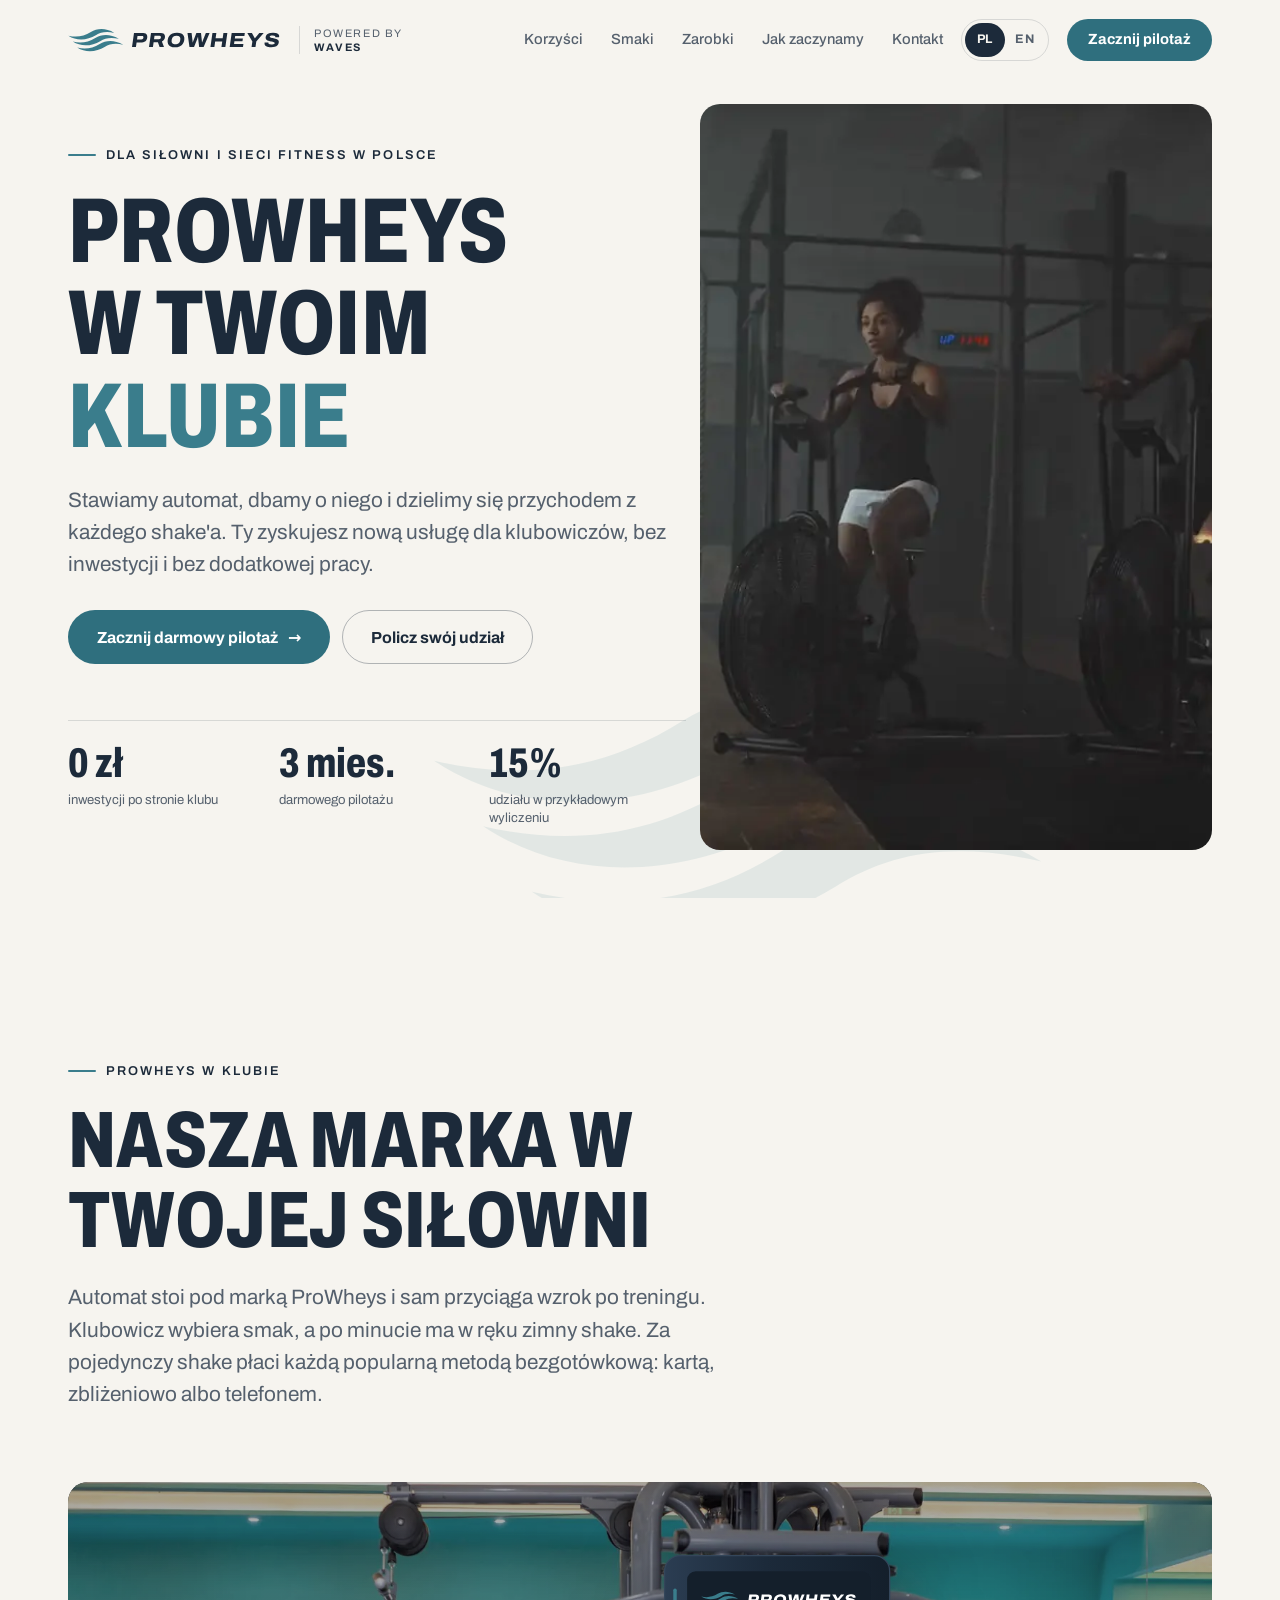
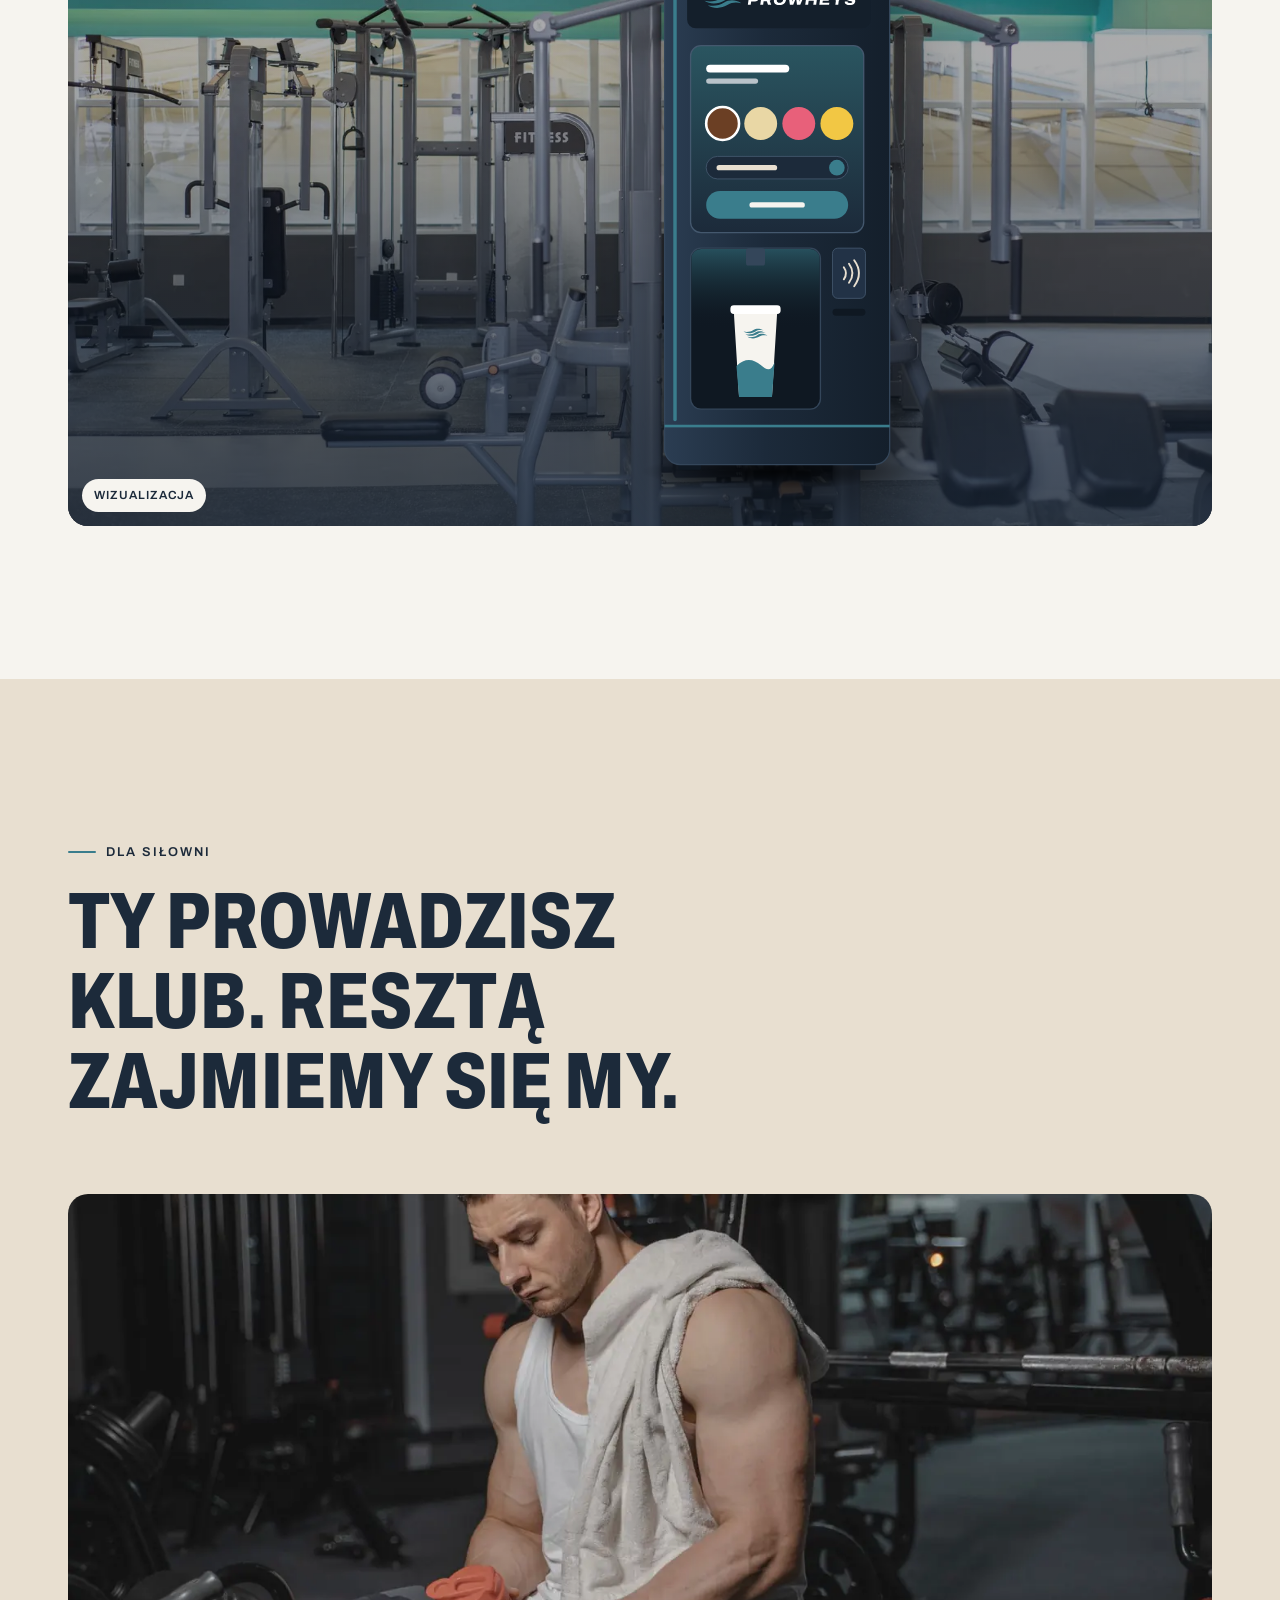
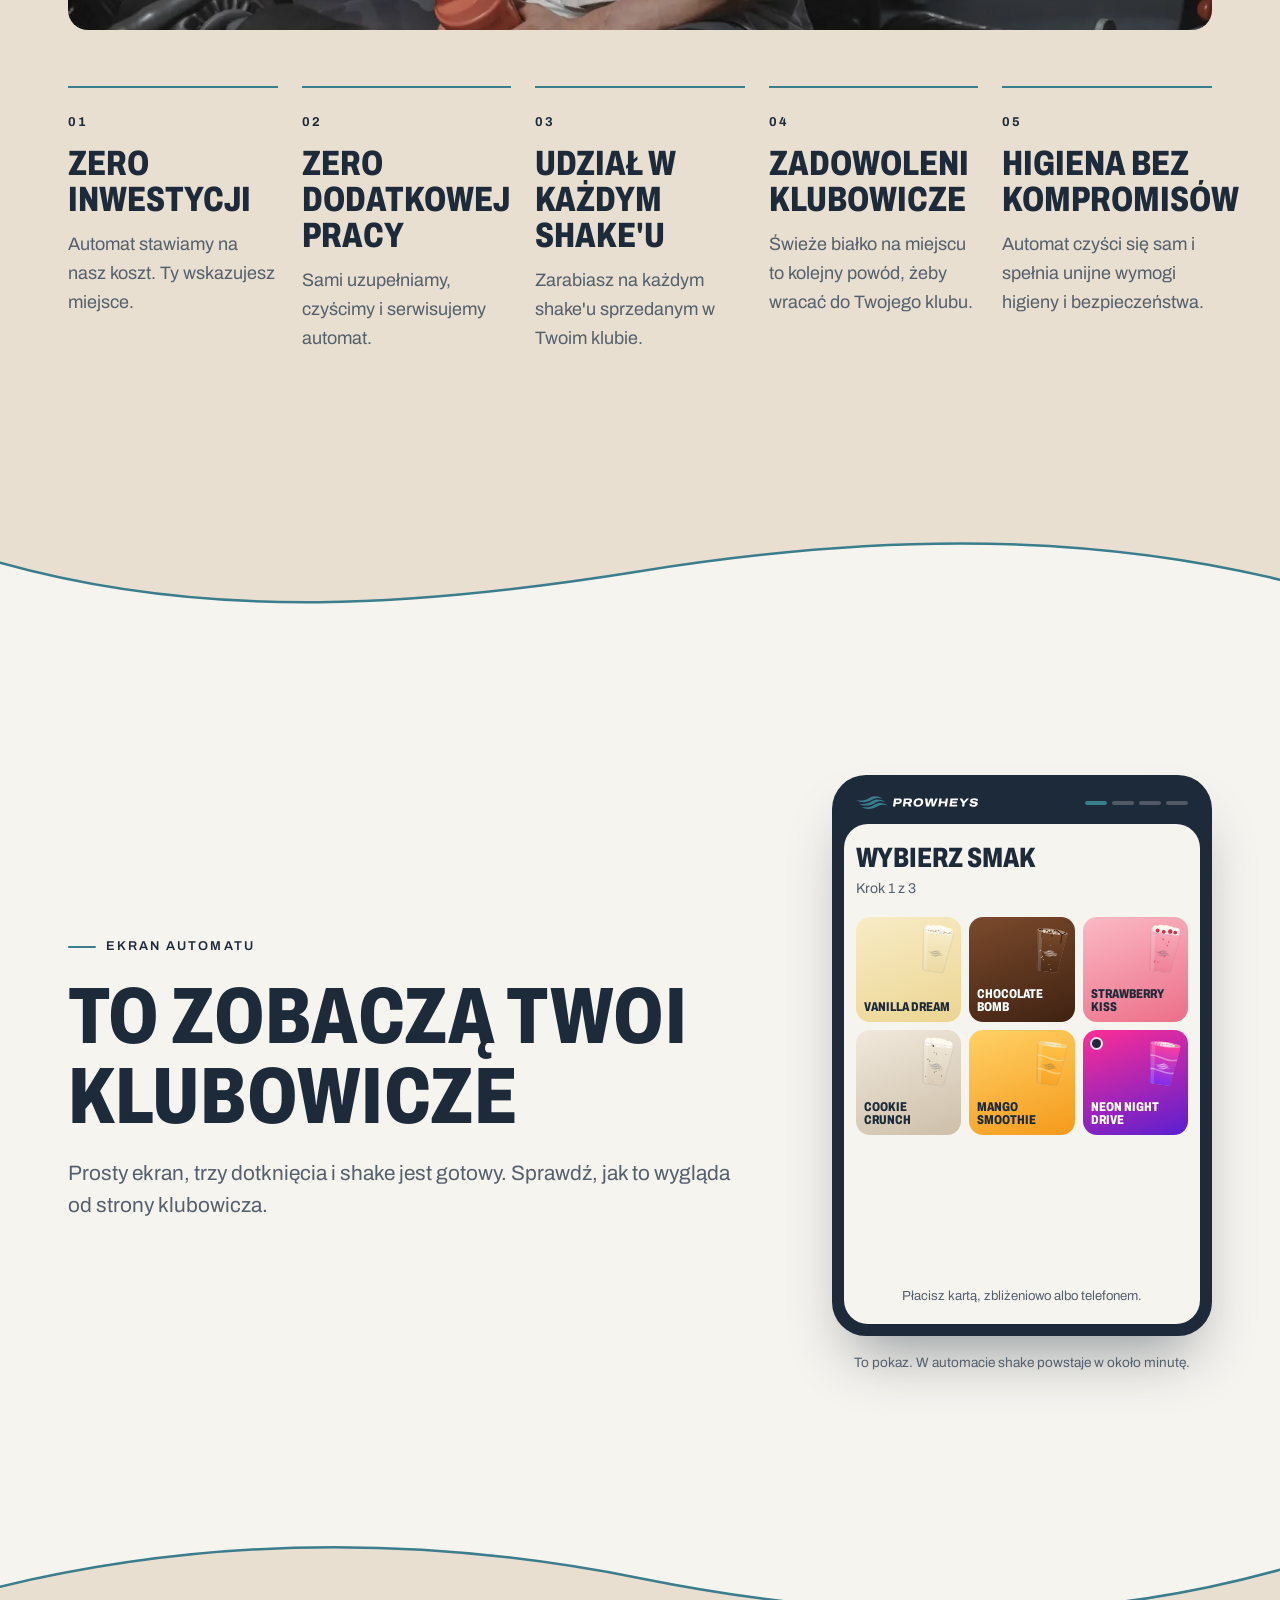
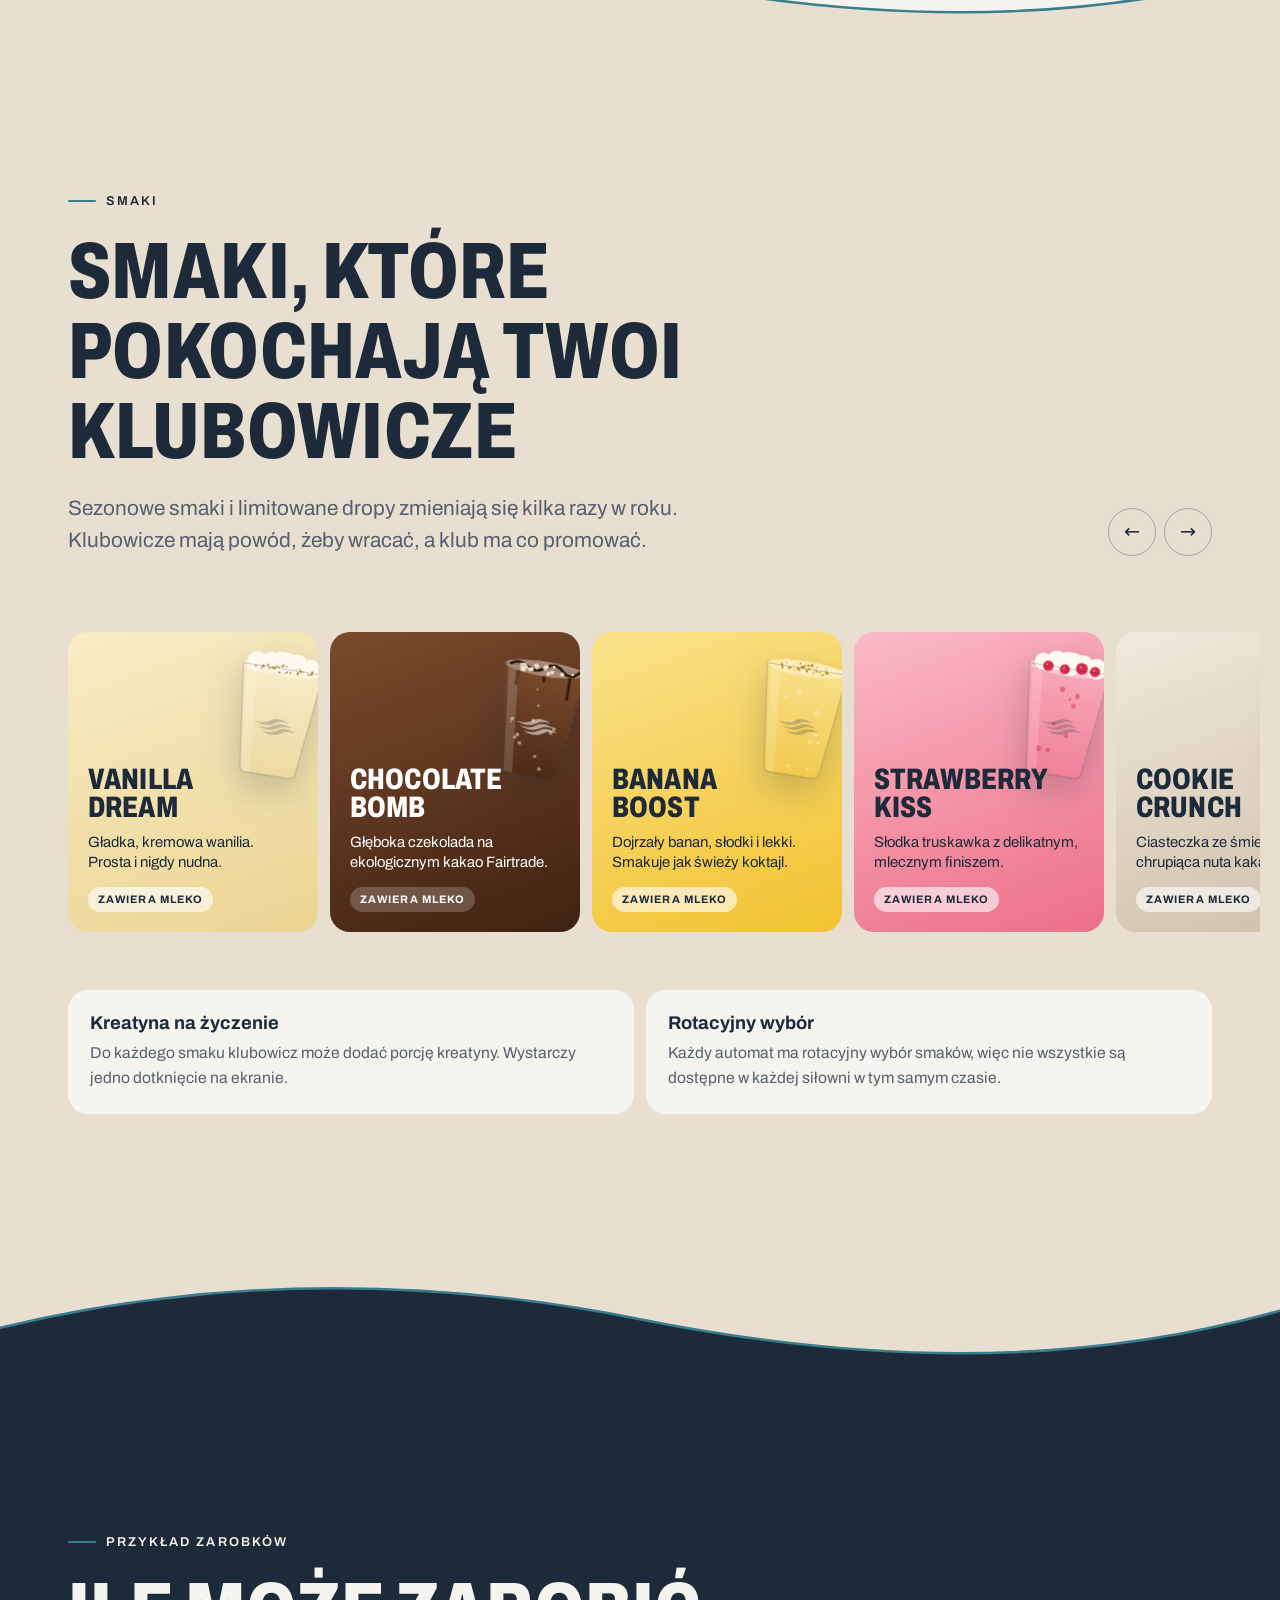
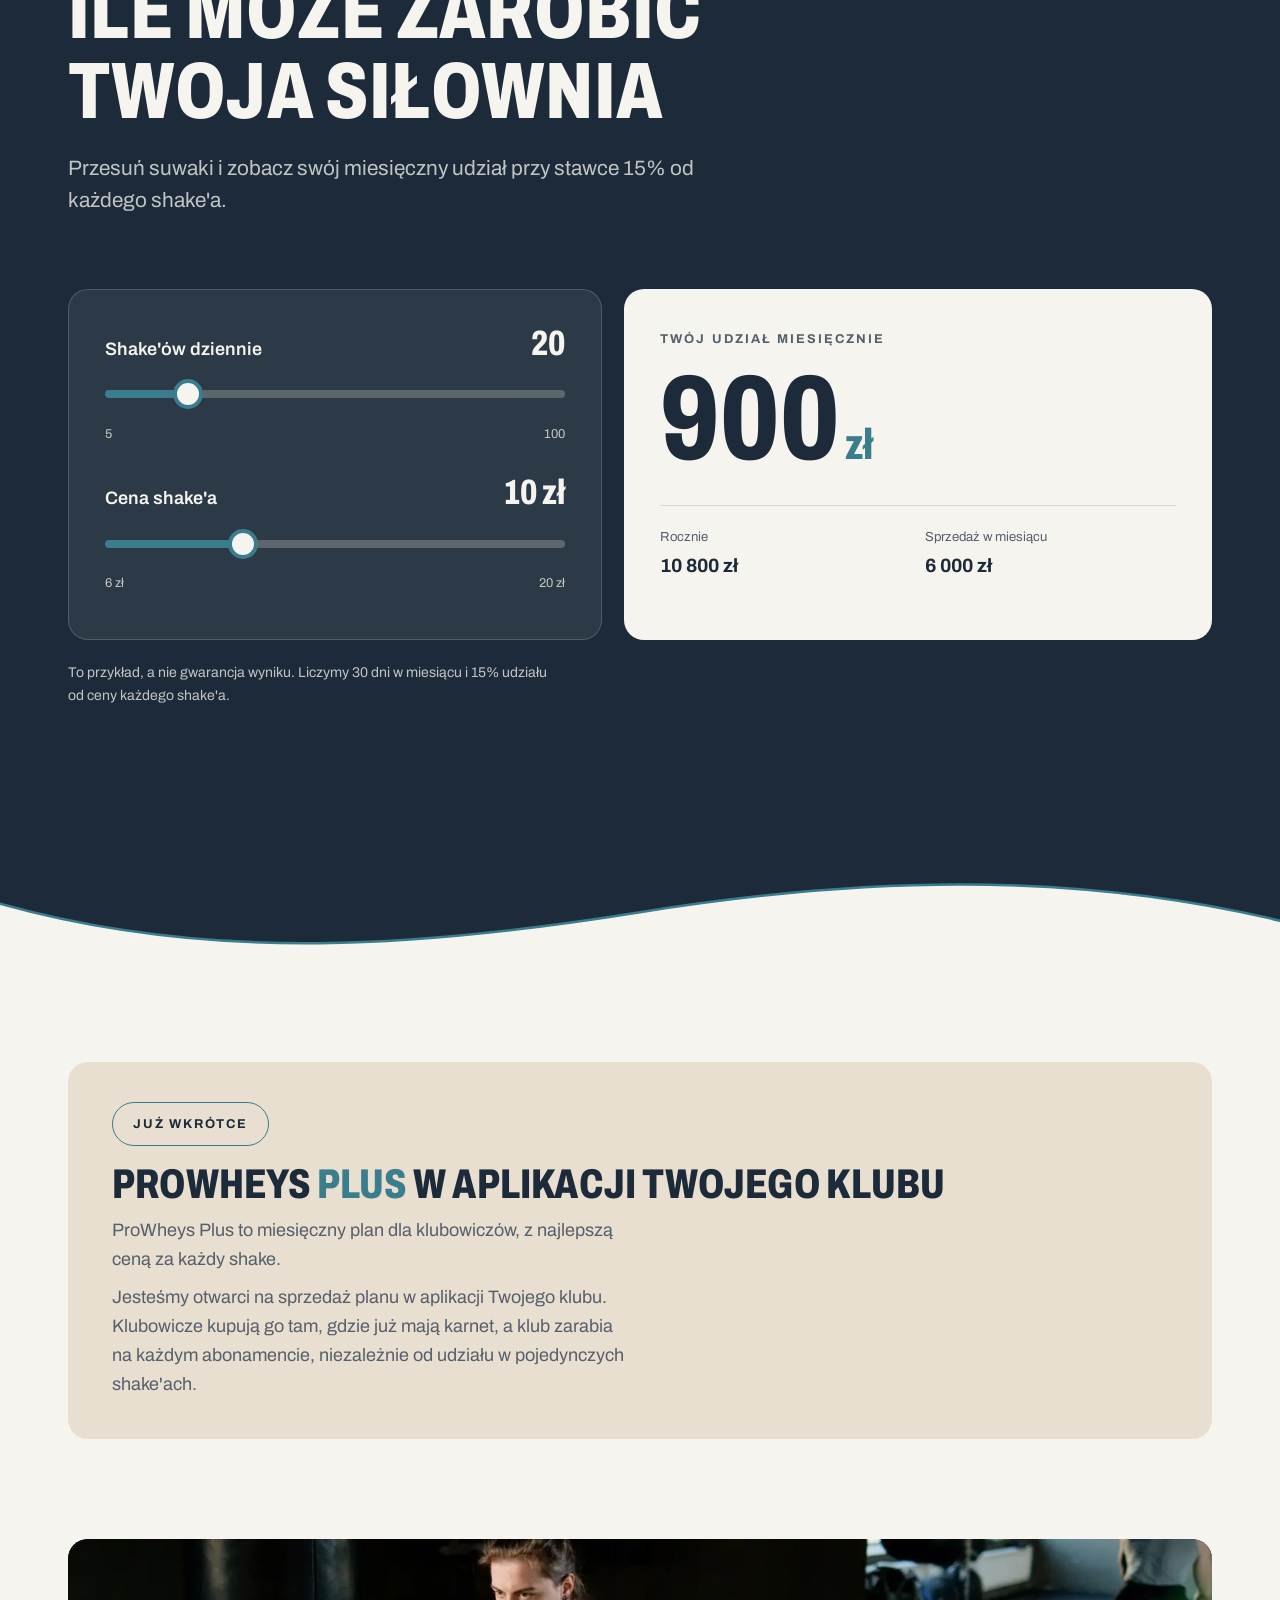
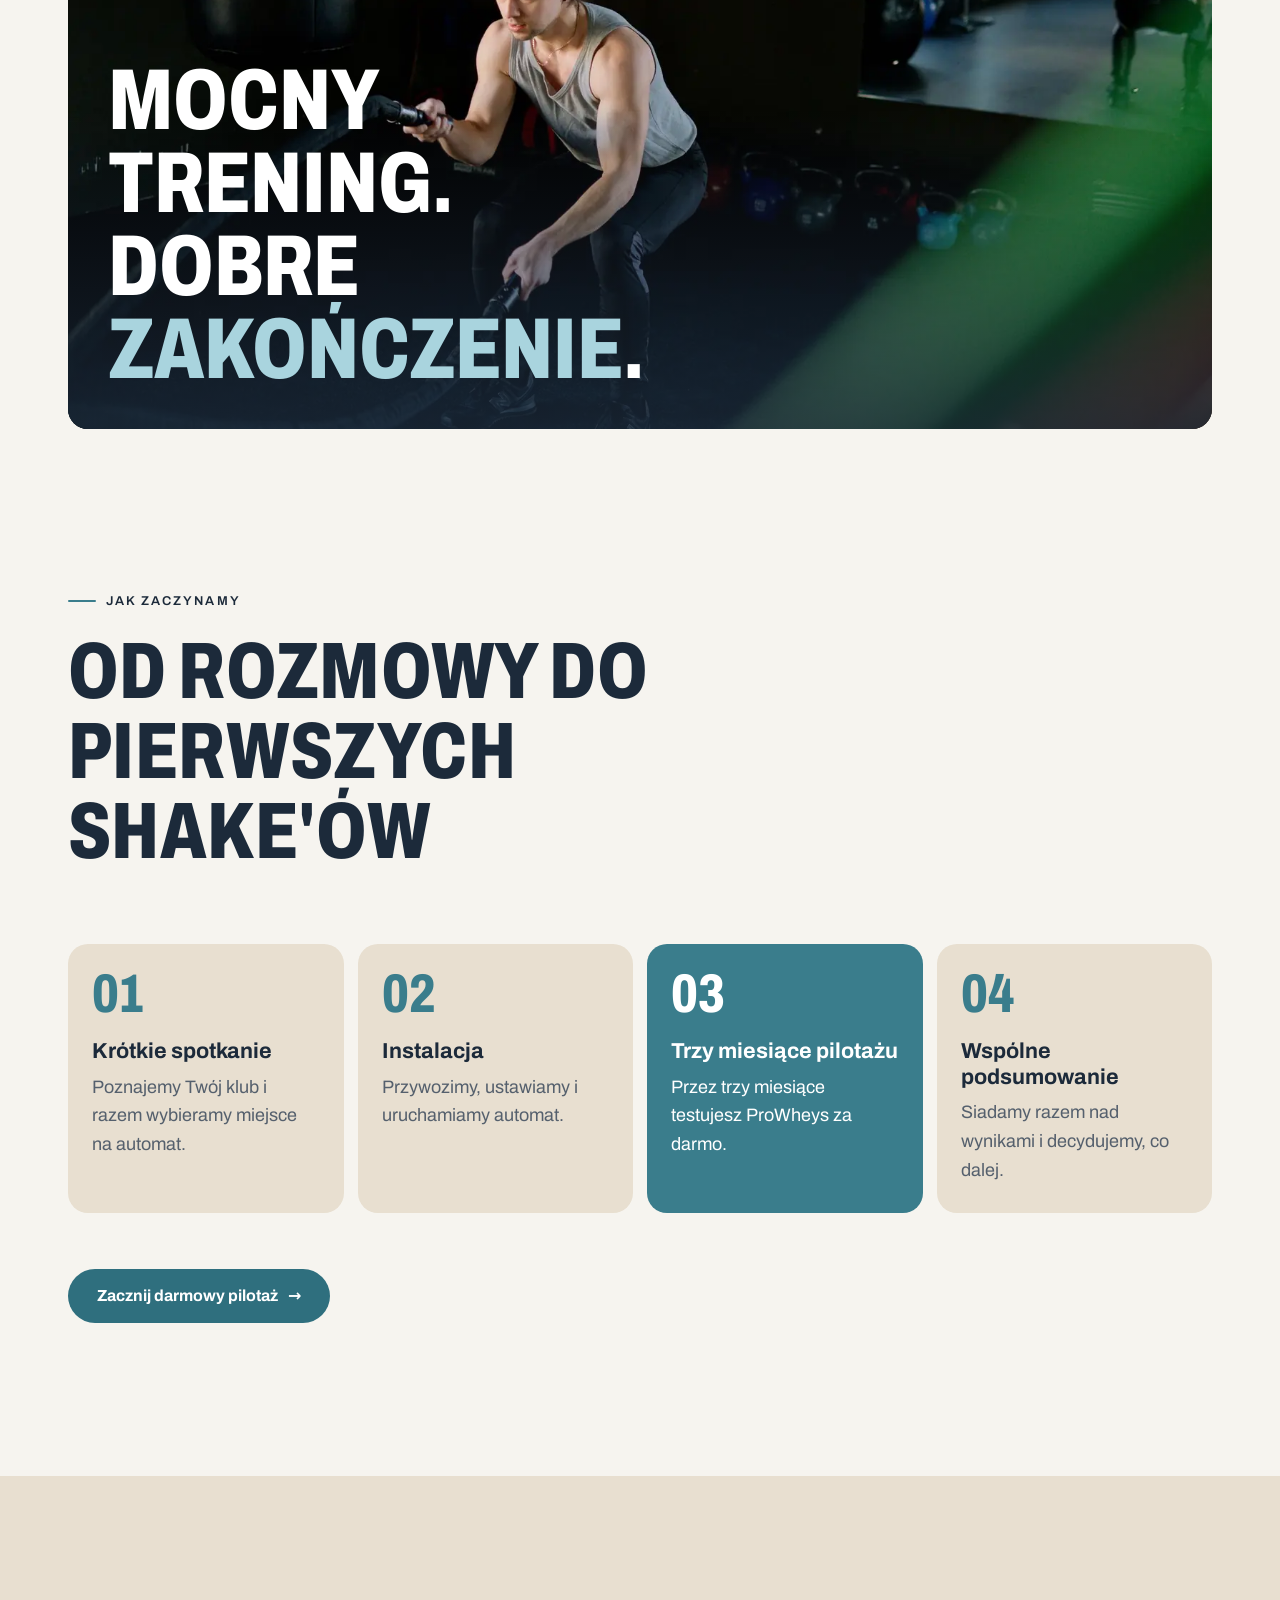
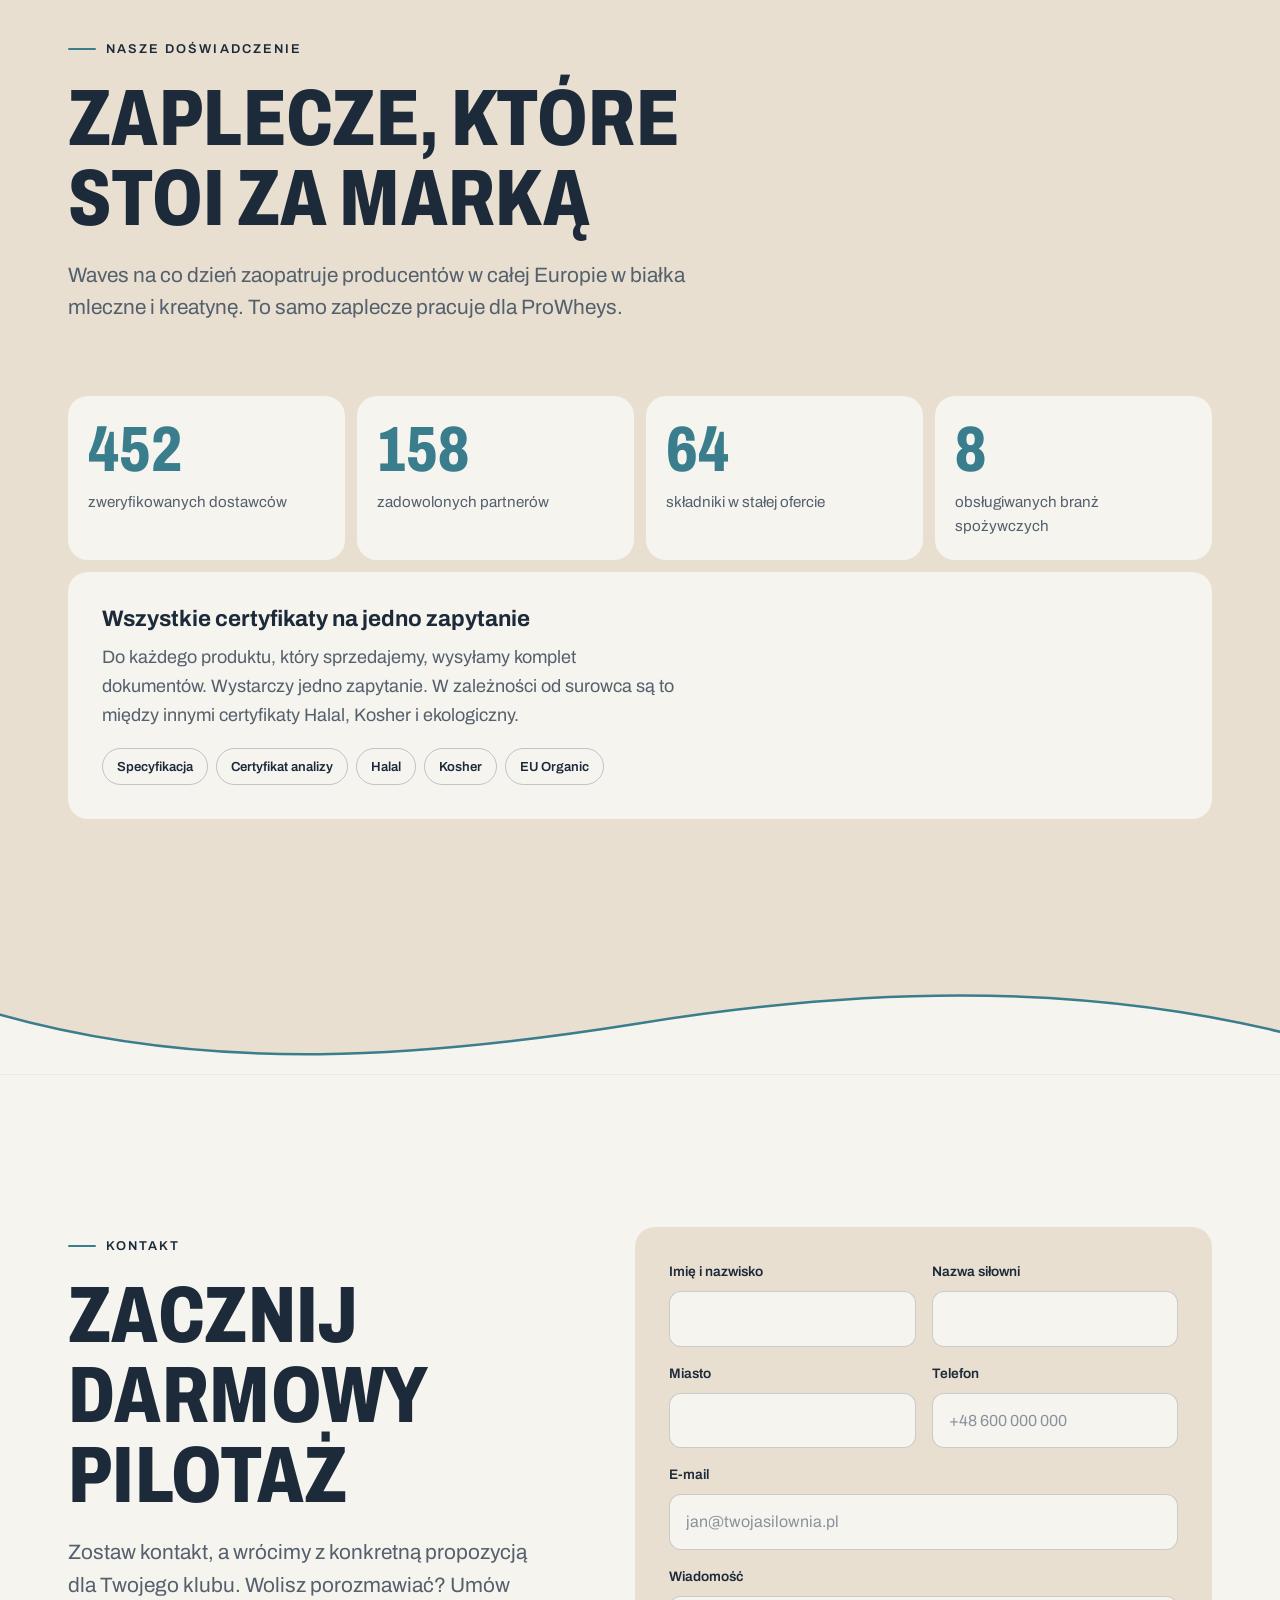
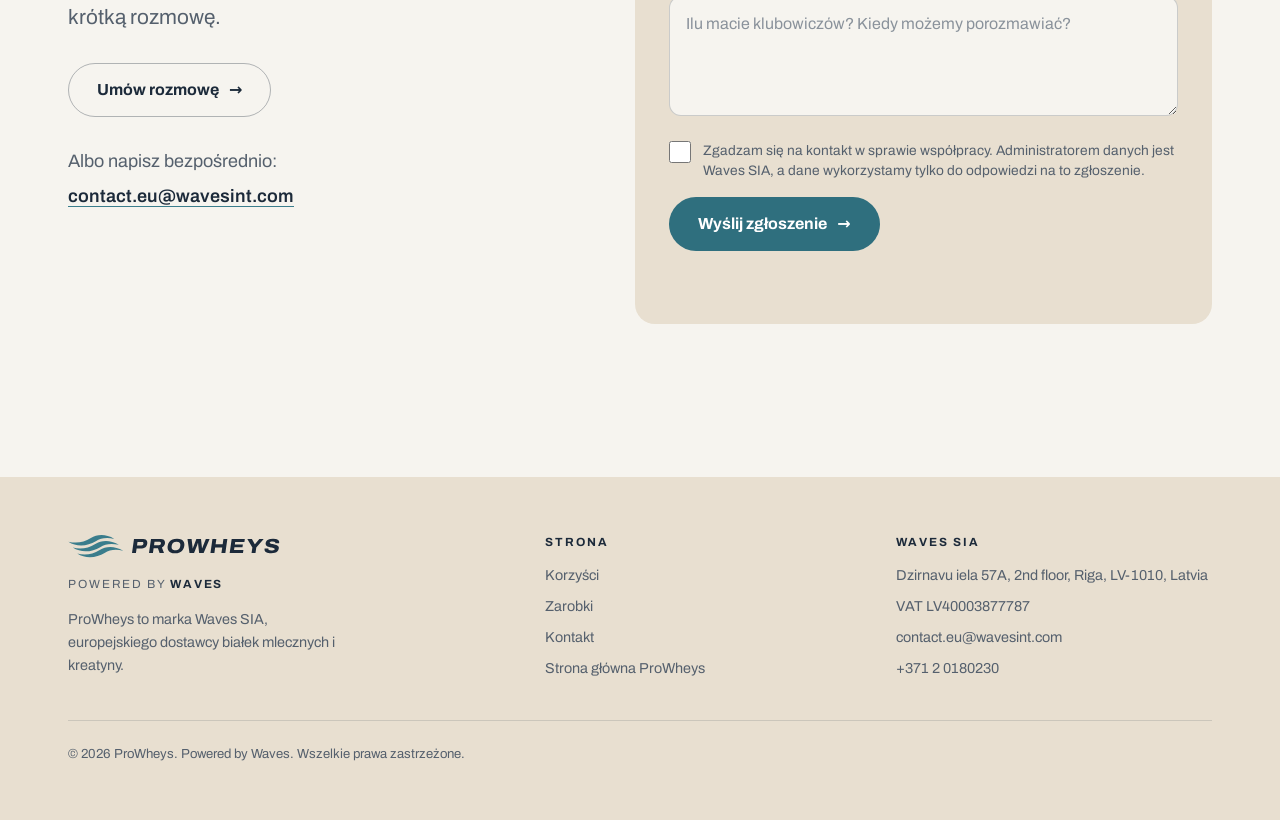
==== commit 20238379: "refactor: remove partner logo placeholders from the partnership page" ====
--- a/partnership/index.html
+++ b/partnership/index.html
@@ -16,8 +16,11 @@
   <link rel="preload" href="../fonts/archivo-latin.woff2" as="font" type="font/woff2" crossorigin>
   <link rel="preload" href="../fonts/archivo-latin-ext.woff2" as="font" type="font/woff2" crossorigin>
   <link rel="preload" href="../images/gym-poster.webp" as="image" type="image/webp">
-  <link rel="stylesheet" href="../css/styles.css">
-  <link rel="stylesheet" href="../css/flavours.css">
+  <!-- VERSION: the number after ?v= makes browsers fetch fresh styles and scripts. Raise it in every css and js link on this page whenever one of those files changes. -->
+  <link rel="stylesheet" href="../css/styles.css?v=6">
+  <link rel="stylesheet" href="../css/flavours.css?v=6">
+  <!-- VISITOR STATISTICS (Umami, no cookies). Counts visits only on prowheys.com. The clicks it counts are the links marked data-umami-event. -->
+  <script defer src="https://cloud.umami.is/script.js" data-website-id="e1c7a1fe-d55a-4a9a-a375-2779bd5c8dac" data-domains="prowheys.com"></script>
   <script>document.documentElement.classList.add('js');</script>
 </head>
 <body>
@@ -25,7 +28,7 @@
 <header class="site-header" id="header">
   <div class="container header-inner">
     <a class="brand" href="../" aria-label="ProWheys"><img src="../assets/logo-dark.svg" alt="ProWheys" width="213" height="26"></a>
-    <span class="powered">Powered by <strong>Waves</strong></span>
+    <a href="https://wavesint.com/" target="_blank" rel="noopener" data-umami-event="Waves link" data-umami-event-place="header" class="powered">Powered by <strong>Waves</strong></a>
     <nav class="nav" aria-label="Główna nawigacja" data-i18n-attr="aria-label:nav.label">
       <a href="#korzysci" data-i18n="pnav.why">Korzyści</a>
       <a href="#smaki" data-i18n="nav.flavours">Smaki</a>
@@ -37,9 +40,18 @@
       <button type="button" data-lang="pl" aria-pressed="true">PL</button>
       <button type="button" data-lang="en" aria-pressed="false">EN</button>
     </div>
-    <a class="btn btn-primary btn-sm header-cta" href="#kontakt" data-i18n="cta.pilotShort">Zacznij pilotaż</a>
+    <a class="btn btn-primary btn-sm header-cta" href="#kontakt" data-umami-event="Pilot button" data-umami-event-place="header" data-i18n="cta.pilotShort">Zacznij pilotaż</a>
   </div>
 </header>
+
+<!-- SIDE DOT MENU for phones and tablets: one dot per menu point, the same points as the header menu. -->
+<nav class="dotnav" aria-label="Menu sekcji" data-i18n-attr="aria-label:dotnav.label" data-dotnav>
+  <a href="#korzysci"><span class="dotnav-label" data-i18n="pnav.why">Korzyści</span><i aria-hidden="true"></i></a>
+  <a href="#smaki"><span class="dotnav-label" data-i18n="nav.flavours">Smaki</span><i aria-hidden="true"></i></a>
+  <a href="#kalkulator"><span class="dotnav-label" data-i18n="nav.calc">Zarobki</span><i aria-hidden="true"></i></a>
+  <a href="#start"><span class="dotnav-label" data-i18n="pnav.start">Jak zaczynamy</span><i aria-hidden="true"></i></a>
+  <a href="#kontakt"><span class="dotnav-label" data-i18n="nav.contact">Kontakt</span><i aria-hidden="true"></i></a>
+</nav>
 
 <main id="top">
 
@@ -63,7 +75,7 @@
       <h1 class="reveal" style="--i:1" data-i18n="phero.title">ProWheys<br>w Twoim <span class="accent">klubie</span></h1>
       <p class="lead reveal" style="--i:2" data-i18n="phero.lead">Stawiamy automat, dbamy o niego i dzielimy się przychodem z każdego shake'a. Ty zyskujesz nową usługę dla klubowiczów, bez inwestycji i bez dodatkowej pracy.</p>
       <div class="actions reveal" style="--i:3">
-        <a class="btn btn-primary" href="#kontakt"><span data-i18n="cta.pilot">Zacznij darmowy pilotaż</span> <span class="arrow" aria-hidden="true">→</span></a>
+        <a class="btn btn-primary" href="#kontakt" data-umami-event="Pilot button" data-umami-event-place="hero"><span data-i18n="cta.pilot">Zacznij darmowy pilotaż</span> <span class="arrow" aria-hidden="true">→</span></a>
         <a class="btn btn-ghost" href="#kalkulator" data-i18n="cta.calc">Policz swój udział</a>
       </div>
       <ul class="hero-facts reveal" style="--i:4">
@@ -246,12 +258,12 @@
         <li class="reveal" style="--i:3"><p class="n" aria-hidden="true">04</p><h3 data-i18n="start.s4t">Wspólne podsumowanie</h3><p data-i18n="start.s4p">Siadamy razem nad wynikami i decydujemy, co dalej.</p></li>
       </ol>
       <div class="actions start-cta reveal">
-        <a class="btn btn-primary" href="#kontakt"><span data-i18n="cta.pilot">Zacznij darmowy pilotaż</span> <span class="arrow" aria-hidden="true">→</span></a>
-      </div>
-    </div>
-  </section>
-
-  <!-- OUR EXPERIENCE. The partner logo slots are still placeholders. -->
+        <a class="btn btn-primary" href="#kontakt" data-umami-event="Pilot button" data-umami-event-place="how we start"><span data-i18n="cta.pilot">Zacznij darmowy pilotaż</span> <span class="arrow" aria-hidden="true">→</span></a>
+      </div>
+    </div>
+  </section>
+
+  <!-- OUR EXPERIENCE -->
   <section class="section section--sand" id="doswiadczenie">
     <div class="container">
       <div class="section-head">
@@ -279,12 +291,6 @@
           </ul>
         </div>
       </div>
-      <ul class="logos reveal">
-        <li class="logo-slot" data-i18n="exp.logo">Logo partnera</li>
-        <li class="logo-slot" data-i18n="exp.logo">Logo partnera</li>
-        <li class="logo-slot" data-i18n="exp.logo">Logo partnera</li>
-        <li class="logo-slot" data-i18n="exp.logo">Logo partnera</li>
-      </ul>
     </div>
   </section>
 
@@ -300,7 +306,7 @@
         <h2 class="reveal" style="--i:1" data-i18n="contact.title">Zacznij darmowy pilotaż</h2>
         <p class="lead reveal" style="--i:2" data-i18n="contact.lead">Zostaw kontakt, a wrócimy z konkretną propozycją dla Twojego klubu. Wolisz porozmawiać? Umów krótką rozmowę.</p>
         <div class="actions reveal" style="--i:3">
-          <a class="btn btn-ghost" id="bookCall" href="#kontakt"><span data-i18n="cta.call">Umów rozmowę</span> <span class="arrow" aria-hidden="true">→</span></a>
+          <a class="btn btn-ghost" id="bookCall" href="#kontakt" data-umami-event="Book a call button"><span data-i18n="cta.call">Umów rozmowę</span> <span class="arrow" aria-hidden="true">→</span></a>
         </div>
         <div class="contact-direct reveal" style="--i:4">
           <span data-i18n="contact.direct">Albo napisz bezpośrednio:</span>
@@ -308,7 +314,9 @@
         </div>
       </div>
 
-      <form class="form reveal" id="contactForm" novalidate>
+      <!-- FORM SERVICE: the address after action= is the Formspree form that emails each enquiry to you.
+           To use another Formspree form, change only this address. Without an address the form opens the visitor's email app. -->
+      <form class="form reveal" id="contactForm" action="https://formspree.io/f/mzerdnyw" method="POST" novalidate>
         <div class="form-row">
           <div class="field">
             <label for="f-name" data-i18n="form.name">Imię i nazwisko</label>
@@ -359,7 +367,7 @@
     <div class="footer-grid">
       <div class="footer-brand">
         <img src="../assets/logo-dark.svg" alt="ProWheys" width="213" height="26" loading="lazy">
-        <p class="footer-powered">Powered by <strong>Waves</strong></p>
+        <p class="footer-powered"><a href="https://wavesint.com/" target="_blank" rel="noopener" data-umami-event="Waves link" data-umami-event-place="footer">Powered by <strong>Waves</strong></a></p>
         <p style="margin-top:14px; max-width:36ch" data-i18n="footer.about">ProWheys to marka Waves SIA, europejskiego dostawcy białek mlecznych i kreatyny.</p>
       </div>
       <div>
@@ -382,17 +390,18 @@
         </ul>
       </div>
     </div>
-    <p class="footer-bottom">© <span id="year">2026</span> ProWheys. Powered by Waves. <span data-i18n="footer.rights">Wszelkie prawa zastrzeżone.</span></p>
+    <p class="footer-bottom">© <span id="year">2026</span> ProWheys. Powered by <a href="https://wavesint.com/" target="_blank" rel="noopener" data-umami-event="Waves link" data-umami-event-place="footer line">Waves</a>. <span data-i18n="footer.rights">Wszelkie prawa zastrzeżone.</span></p>
   </div>
 </footer>
 
 <div class="sticky-cta" id="stickyCta">
-  <a class="btn btn-primary" href="#kontakt"><span data-i18n="cta.pilotShort">Zacznij pilotaż</span> <span class="arrow" aria-hidden="true">→</span></a>
+  <a class="btn btn-primary" href="#kontakt" data-umami-event="Pilot button" data-umami-event-place="sticky bar"><span data-i18n="cta.pilotShort">Zacznij pilotaż</span> <span class="arrow" aria-hidden="true">→</span></a>
 </div>
 
-<script src="../js/i18n-en.js" defer></script>
-<script src="../js/main.js" defer></script>
-<script src="../js/flavours.js" defer></script>
-<script src="../js/demo.js" defer></script>
+<script src="../js/i18n-en.js?v=6" defer></script>
+<script src="../js/main.js?v=6" defer></script>
+<script src="../js/dotnav.js?v=6" defer></script>
+<script src="../js/flavours.js?v=6" defer></script>
+<script src="../js/demo.js?v=6" defer></script>
 </body>
 </html>
--- a/css/styles.css
+++ b/css/styles.css
@@ -122,7 +122,9 @@
   font-size: 0.68rem; letter-spacing: 0.14em; text-transform: uppercase; color: var(--muted);
   padding-left: 14px; border-left: 1px solid var(--line); white-space: nowrap; line-height: 1.3;
 }
-.powered strong { color: var(--navy); font-weight: 700; display: block; }
+.powered strong { color: var(--navy); font-weight: 700; display: block; transition: color 0.2s; }
+a.powered { text-decoration: none; }
+a.powered:hover strong { color: var(--teal-dark); }
 .nav { display: none; margin-left: auto; gap: 28px; }
 .nav a { font-size: 0.92rem; font-weight: 500; text-decoration: none; color: var(--muted); transition: color 0.2s; }
 .nav a:hover { color: var(--navy); }
@@ -188,6 +190,7 @@
 /* Steps: how it works */
 .steps { display: grid; gap: 16px; counter-reset: step; }
 .step { position: relative; background: var(--sand); border-radius: var(--radius); padding: 28px 24px 30px; overflow: hidden; }
+.section--sand .step { background: var(--paper); }
 .step .step-num { font-stretch: 75%; font-weight: 800; font-size: 4.6rem; line-height: 0.9; color: var(--teal); margin-bottom: 26px; }
 .step h3 { margin-bottom: 10px; font-size: 1.5rem; }
 .step p { color: var(--muted); }
@@ -265,6 +268,8 @@
 .source-copy p { color: var(--on-navy-muted); font-size: 1.08rem; max-width: 60ch; }
 .source-copy .waves-lockup { display: inline-flex; align-items: center; gap: 8px; margin-bottom: 26px; padding: 9px 18px; border: 1px solid var(--on-navy-line); border-radius: 999px; font-size: 0.78rem; letter-spacing: 0.14em; text-transform: uppercase; color: var(--on-navy-muted); }
 .waves-lockup strong { color: var(--on-navy); }
+.waves-lockup a { display: inline-flex; align-items: center; gap: 8px; text-decoration: none; }
+.waves-lockup a:hover { color: var(--on-navy); }
 .chain { position: relative; display: grid; gap: 0; margin-top: clamp(40px, 6vw, 72px); }
 .chain-line { display: none; }
 .chain li { position: relative; padding: 0 0 30px 44px; }
@@ -327,8 +332,6 @@
 .stat { background: var(--paper); border-radius: var(--radius); padding: 22px 20px; }
 .stat strong { display: block; font-stretch: 75%; font-weight: 800; font-size: clamp(2.6rem, 8vw, 4rem); line-height: 1; color: var(--teal); }
 .stat span { display: block; margin-top: 8px; color: var(--muted); font-size: 0.95rem; }
-.logos { display: grid; grid-template-columns: repeat(2, minmax(0, 1fr)); gap: 12px; margin-top: 12px; }
-.logo-slot { display: flex; align-items: center; justify-content: center; min-height: 92px; border: 2px dashed rgba(28, 42, 58, 0.28); border-radius: var(--radius-sm); color: var(--muted); font-size: 0.85rem; font-weight: 600; text-align: center; padding: 10px; }
 
 /* Contact */
 .contact-grid { display: grid; gap: clamp(32px, 6vw, 80px); }
@@ -367,6 +370,29 @@
 .site-footer a { text-decoration: none; }
 .site-footer a:hover { color: var(--navy); }
 .footer-bottom { margin-top: 40px; padding-top: 22px; border-top: 1px solid var(--line); font-size: 0.82rem; }
+
+/* Side dot menu (phones and tablets, where the header menu is hidden).
+   One dot per menu point. A tap on the dots shows the names, a second tap goes to the section. */
+.dotnav { display: none; }
+.js .dotnav {
+  position: fixed; z-index: 45; top: 50%; right: max(3px, env(safe-area-inset-right)); transform: translateY(-50%);
+  display: flex; flex-direction: column; padding: 6px 0;
+  background: rgba(246, 244, 239, 0.9); border: 1px solid var(--line); border-radius: 999px;
+  box-shadow: 0 6px 18px rgba(28, 42, 58, 0.12); -webkit-backdrop-filter: blur(8px); backdrop-filter: blur(8px);
+}
+.dotnav a { position: relative; display: flex; align-items: center; justify-content: center; width: 20px; height: 32px; text-decoration: none; -webkit-tap-highlight-color: transparent; }
+.dotnav a:focus-visible { outline: 2px solid var(--teal-dark); outline-offset: -2px; border-radius: 999px; }
+.dotnav i { width: 7px; height: 7px; border-radius: 50%; background: var(--navy); opacity: 0.3; transition: transform 0.3s var(--ease), opacity 0.3s, background-color 0.3s; }
+.dotnav a.is-active i { background: var(--teal-dark); opacity: 1; transform: scale(1.45); }
+.dotnav-label {
+  position: absolute; top: 50%; right: 27px; transform: translate(8px, -50%);
+  padding: 7px 12px; border-radius: 999px; background: var(--navy); color: var(--paper);
+  font-size: 0.8rem; font-weight: 600; line-height: 1.2; white-space: nowrap; box-shadow: 0 6px 16px rgba(28, 42, 58, 0.22);
+  opacity: 0; pointer-events: none; transition: opacity 0.25s, transform 0.25s var(--ease);
+}
+.dotnav.is-open .dotnav-label, .dotnav a.is-hint .dotnav-label { opacity: 1; transform: translate(0, -50%); }
+.dotnav.is-open .dotnav-label { pointer-events: auto; }
+.dotnav.is-open a.is-active .dotnav-label { background: var(--teal-dark); }
 
 /* Sticky phone call to action */
 .sticky-cta {
@@ -417,7 +443,6 @@
   .why-grid { grid-template-columns: repeat(2, minmax(0, 1fr)); gap: 14px 32px; }
   .timeline { grid-template-columns: repeat(2, minmax(0, 1fr)); }
   .stats { grid-template-columns: repeat(4, minmax(0, 1fr)); }
-  .logos { grid-template-columns: repeat(4, minmax(0, 1fr)); }
   .form { padding: 34px; }
   .form-row { grid-template-columns: repeat(2, minmax(0, 1fr)); }
   .form .btn { width: auto; justify-self: start; }
@@ -434,6 +459,7 @@
   .lang { margin-left: 0; }
   .header-cta { display: inline-flex; }
   .sticky-cta { display: none; }
+  .js .dotnav { display: none; }
   .hero { display: block; min-height: min(100vh, 860px); }
   .hero h1 { font-size: clamp(3.4rem, min(7.2vw, 11vh), 7rem); }
   .hero-inner { padding-top: calc(var(--header-h) + 56px); padding-bottom: 72px; }
